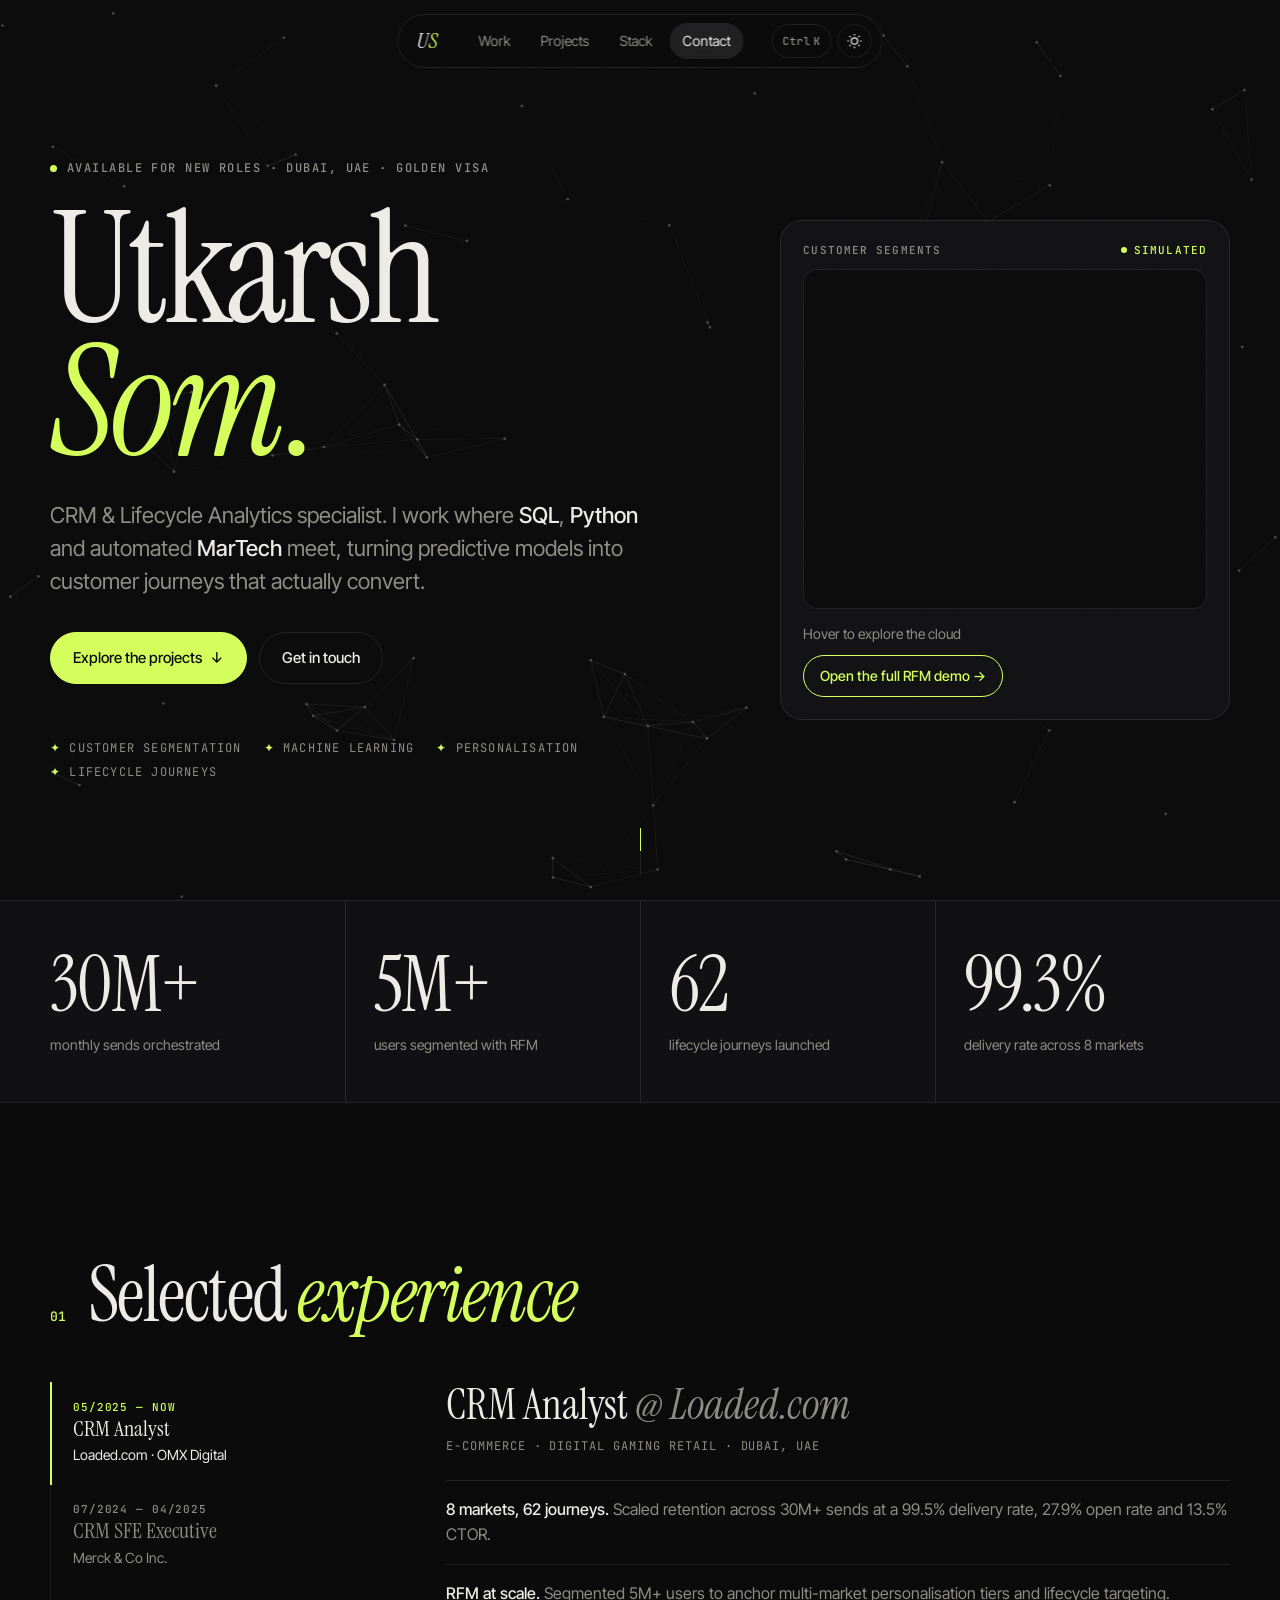
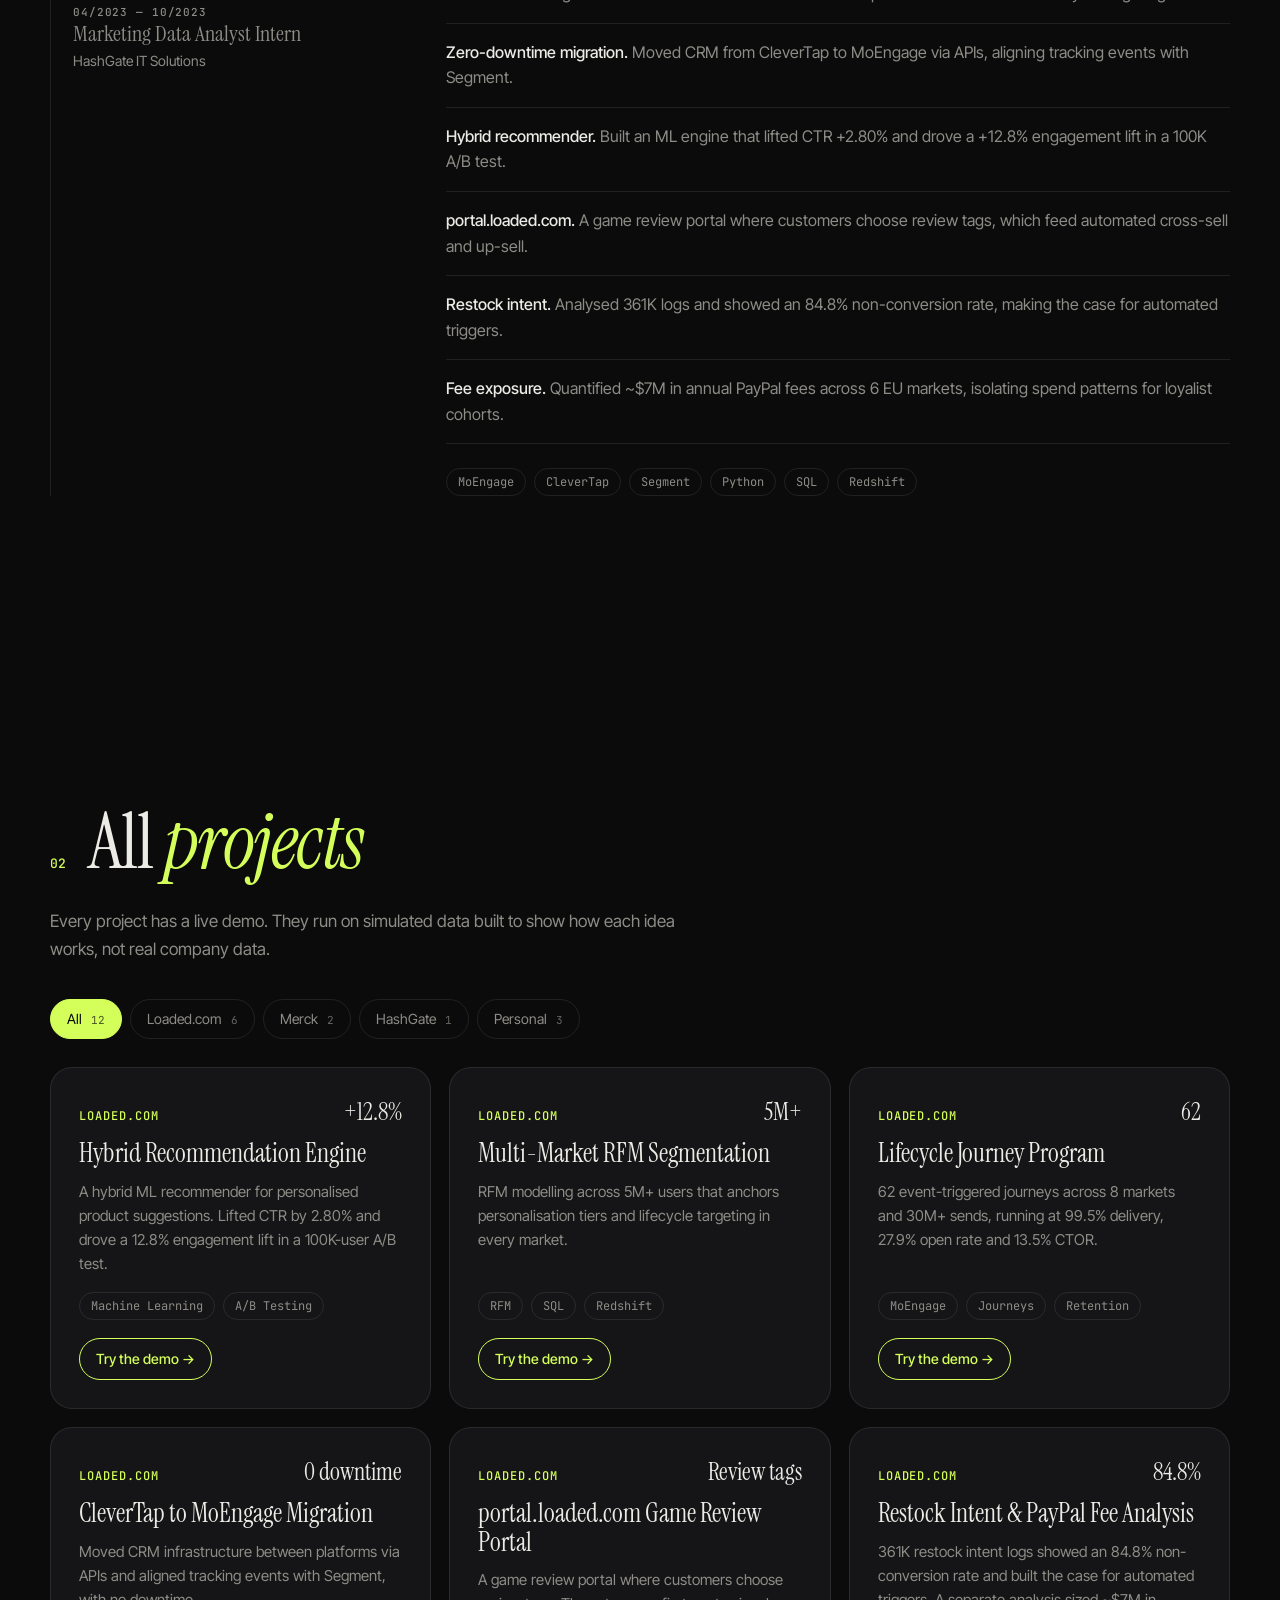
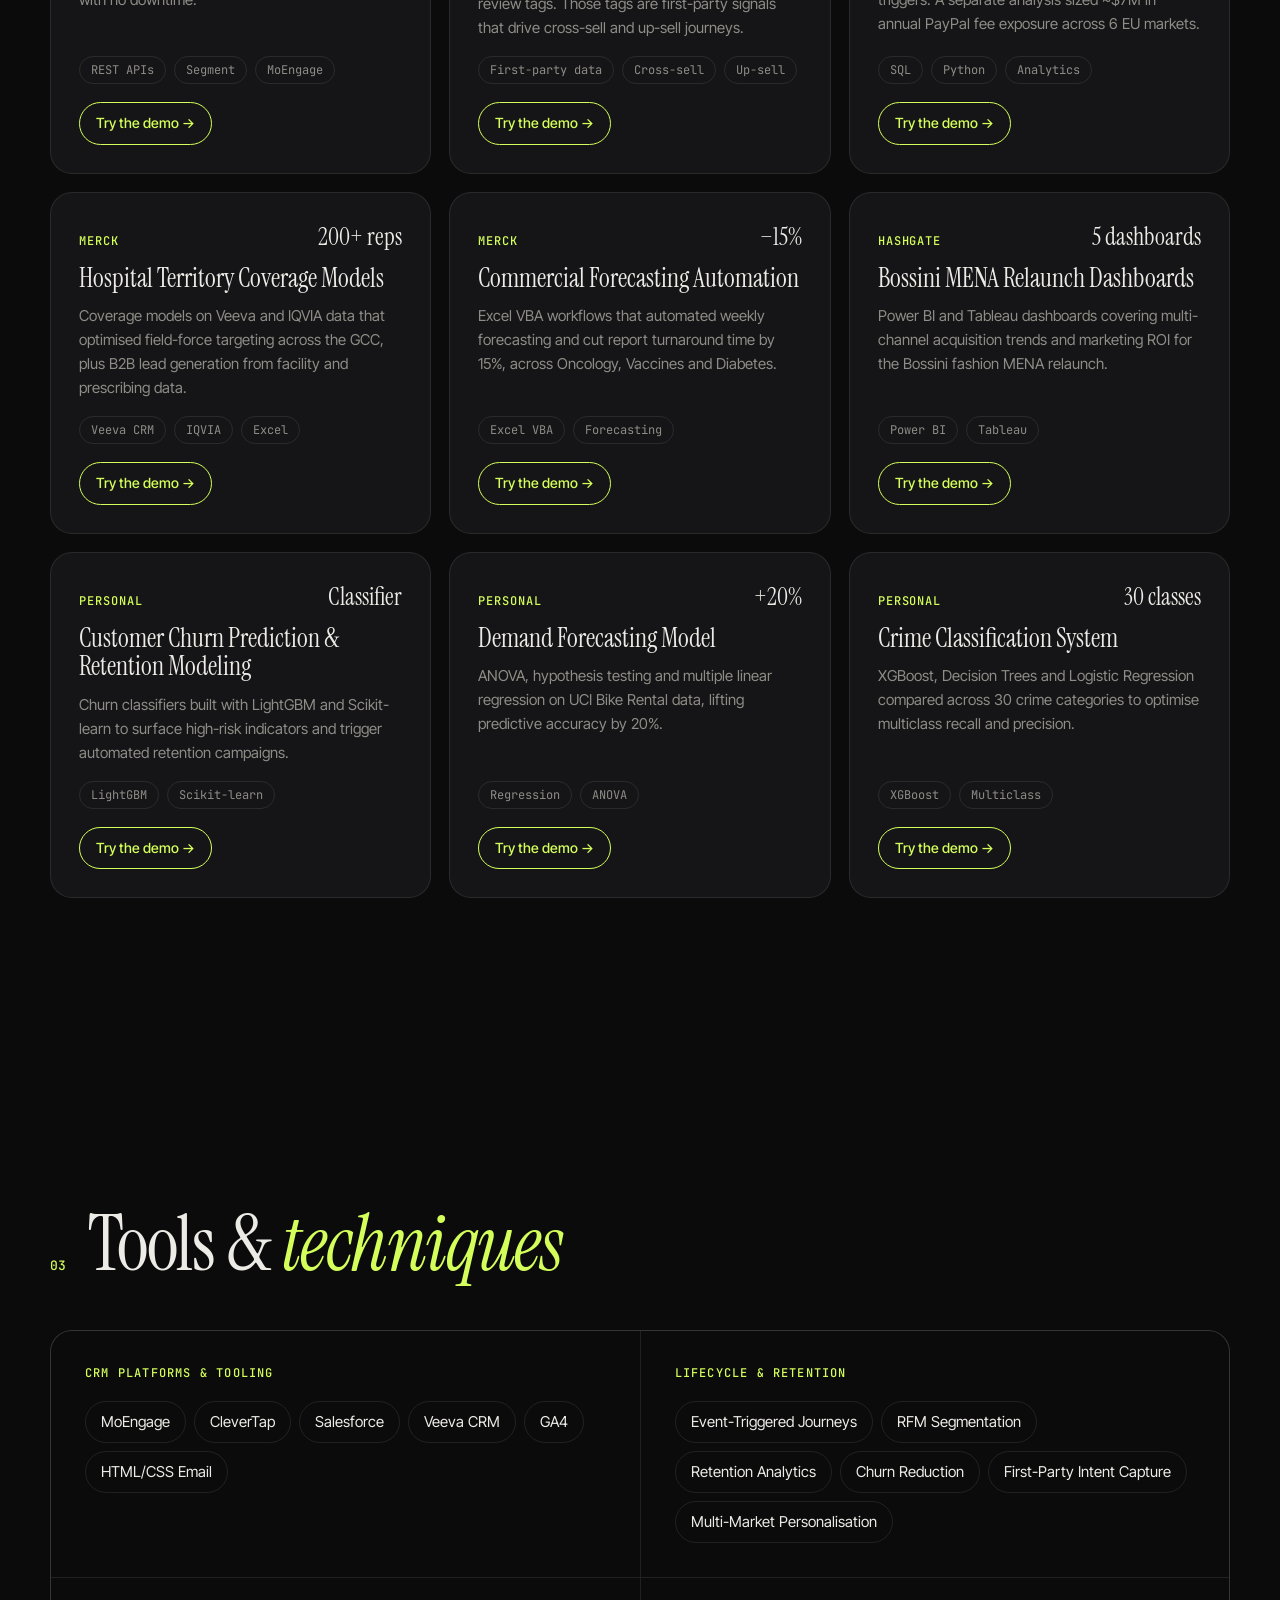
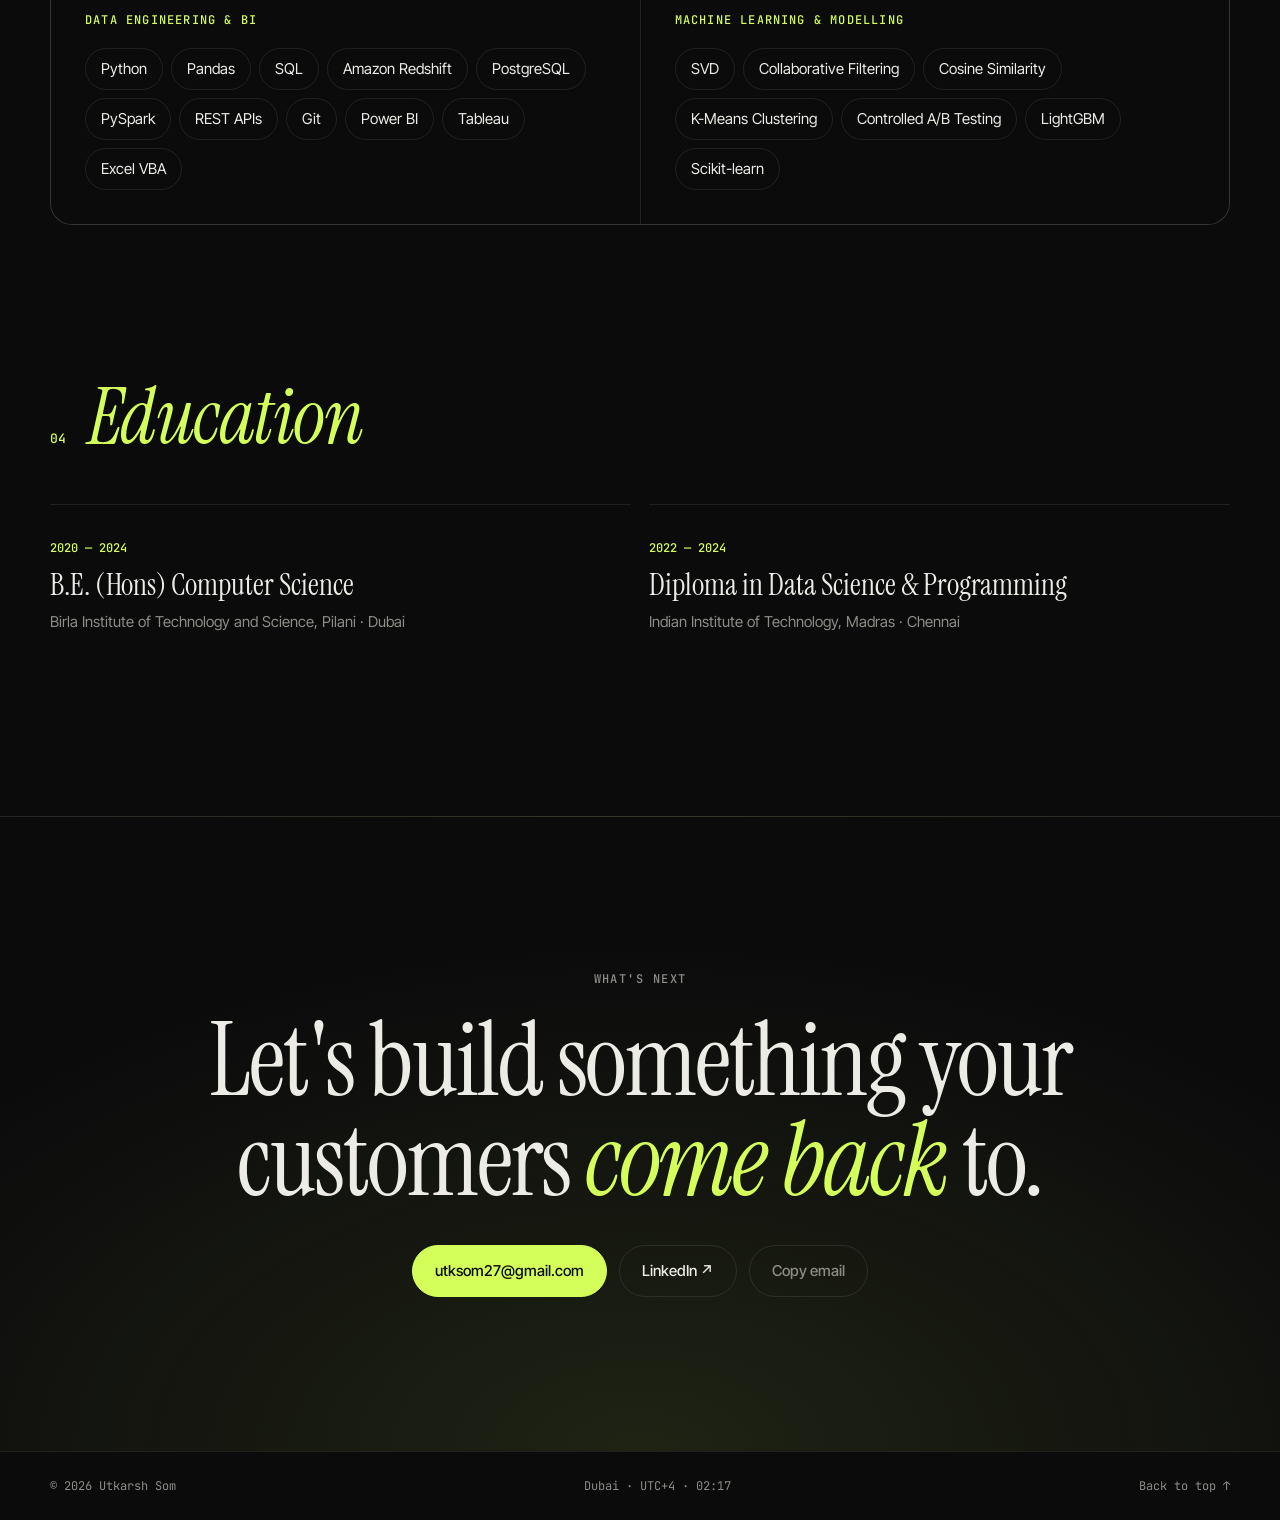
==== index.html @ b8f39220 "Add files via upload" ====
<!doctype html>
<html lang="en" data-theme="dark">
<head>
<meta charset="utf-8">
<meta name="viewport" content="width=device-width, initial-scale=1">
<title>Utkarsh Som — CRM &amp; Lifecycle Analytics</title>
<meta name="description" content="Utkarsh Som is a CRM &amp; Lifecycle Analytics specialist in Dubai. 30M+ monthly sends, RFM segmentation across 5M+ users, and ML-driven personalisation.">
<meta name="theme-color" content="#0b0b0c">
<meta property="og:title" content="Utkarsh Som — CRM &amp; Lifecycle Analytics">
<meta property="og:description" content="Turning customer data into lifecycle journeys that convert.">
<meta property="og:type" content="website">
<link rel="icon" href="data:image/svg+xml,%3Csvg xmlns='http://www.w3.org/2000/svg' viewBox='0 0 64 64'%3E%3Crect width='64' height='64' rx='16' fill='%230b0b0c'/%3E%3Ctext x='32' y='44' font-family='Georgia,serif' font-size='36' font-style='italic' text-anchor='middle' fill='%23d4ff5a'%3ES%3C/text%3E%3C/svg%3E">
<link rel="preconnect" href="https://fonts.googleapis.com">
<link rel="preconnect" href="https://fonts.gstatic.com" crossorigin>
<link href="https://fonts.googleapis.com/css2?family=Instrument+Serif:ital@0;1&family=Inter+Tight:wght@300;400;500;600&family=JetBrains+Mono:wght@400;500&display=swap" rel="stylesheet">
<link rel="stylesheet" href="style.css">
<script>try{var t=localStorage.getItem('theme');if(t)document.documentElement.dataset.theme=t}catch(e){}</script>
</head>
<body>
<div class="grain" aria-hidden="true"></div>
<div class="cursor" aria-hidden="true"><span></span></div>
<div class="progress" aria-hidden="true"></div>

<header class="nav">
  <a href="#top" class="logo" aria-label="Utkarsh Som, home">U<em>S</em></a>
  <nav aria-label="Primary">
    <a href="#work">Work</a>
    <a href="#projects">Projects</a>
    <a href="#stack">Stack</a>
    <a href="#contact">Contact</a>
  </nav>
  <div class="nav-actions">
    <button class="kbd-btn" id="open-palette" aria-label="Open command menu"><kbd>⌘</kbd><kbd>K</kbd></button>
    <button class="icon-btn" id="theme-toggle" aria-label="Toggle light and dark theme">
      <svg viewBox="0 0 24 24" width="18" height="18" fill="none" stroke="currentColor" stroke-width="1.6"><circle cx="12" cy="12" r="4.2"/><path d="M12 2.5v2.2M12 19.3v2.2M2.5 12h2.2M19.3 12h2.2M5.3 5.3l1.5 1.5M17.2 17.2l1.5 1.5M5.3 18.7l1.5-1.5M17.2 6.8l1.5-1.5"/></svg>
    </button>
  </div>
</header>

<main id="top">

<section class="hero">
  <canvas id="hero-bg" aria-hidden="true"></canvas>
  <div class="wrap hero-grid">
    <div class="hero-copy">
    <p class="eyebrow reveal"><span class="dot"></span> Available for new roles · Dubai, UAE · Golden Visa</p>
    <h1 class="display reveal">
      <span class="line">Utkarsh</span>
      <span class="line"><em>Som</em><span class="amp">.</span></span>
    </h1>
    <p class="lede reveal">
      CRM &amp; Lifecycle Analytics specialist. I work where <b>SQL</b>, <b>Python</b> and automated <b>MarTech</b> meet,
      turning predictive models into customer journeys that actually convert.
    </p>
    <div class="cta reveal">
      <a class="btn primary" href="#projects">Explore the projects <span aria-hidden="true">↓</span></a>
      <a class="btn" href="#contact">Get in touch</a>
    </div>
    <ul class="roles reveal" aria-label="Focus areas">
      <li>Customer Segmentation</li><li>Machine Learning</li><li>Personalisation</li><li>Lifecycle Journeys</li>
    </ul>
    </div>
    <aside class="hero-viz reveal" aria-label="Animated customer segmentation preview">
      <div class="viz-top"><span>Customer segments</span><span class="viz-live"><i></i> simulated</span></div>
      <div class="viz-cv"><canvas id="viz" aria-hidden="true"></canvas></div>
      <p class="viz-cap" id="viz-cap">Hover to explore the cloud</p>
      <button class="demo-btn" data-demo="rfm" type="button">Open the full RFM demo <span aria-hidden="true">→</span></button>
    </aside>
  </div>
  <div class="scroll-hint" aria-hidden="true"><span></span></div>
</section>

<section class="metrics" aria-label="Key numbers">
  <div class="wrap grid">
    <div class="metric reveal"><div class="num"><span data-count="30" data-suffix="M+">30M+</span></div><p>monthly sends orchestrated</p></div>
    <div class="metric reveal"><div class="num"><span data-count="5" data-suffix="M+">5M+</span></div><p>users segmented with RFM</p></div>
    <div class="metric reveal"><div class="num"><span data-count="62">62</span></div><p>lifecycle journeys launched</p></div>
    <div class="metric reveal"><div class="num"><span data-count="99.5" data-dec="1" data-suffix="%">99.5%</span></div><p>delivery rate across 8 markets</p></div>
  </div>
</section>

<section id="work" class="section">
  <div class="wrap">
    <header class="sec-head reveal">
      <span class="idx">01</span>
      <h2>Selected <em>experience</em></h2>
    </header>

    <div class="xp reveal">
      <div class="xp-tabs" role="tablist" aria-label="Roles">
        <button role="tab" aria-selected="true" aria-controls="xp-0" id="tab-0" class="active">
          <span class="when">05/2025 — Now</span><strong>CRM Analyst</strong><span class="org">Loaded.com · OMX Digital</span>
        </button>
        <button role="tab" aria-selected="false" aria-controls="xp-1" id="tab-1" tabindex="-1">
          <span class="when">07/2024 — 04/2025</span><strong>CRM SFE Executive</strong><span class="org">Merck &amp; Co Inc.</span>
        </button>
        <button role="tab" aria-selected="false" aria-controls="xp-2" id="tab-2" tabindex="-1">
          <span class="when">04/2023 — 10/2023</span><strong>Marketing Data Analyst Intern</strong><span class="org">HashGate IT Solutions</span>
        </button>
        <span class="xp-bar" aria-hidden="true"></span>
      </div>

      <div class="xp-panels">
        <article role="tabpanel" id="xp-0" aria-labelledby="tab-0" class="panel active">
          <div class="panel-head">
            <h3>CRM Analyst <span>@ Loaded.com</span></h3>
            <p class="meta">E-commerce · Digital Gaming Retail · Dubai, UAE</p>
          </div>
          <ul class="wins">
            <li><b>8 markets, 62 journeys.</b> Scaled retention across 30M+ sends at a 99.5% delivery rate, 27.9% open rate and 13.5% CTOR.</li>
            <li><b>RFM at scale.</b> Segmented 5M+ users to anchor multi-market personalisation tiers and lifecycle targeting.</li>
            <li><b>Zero-downtime migration.</b> Moved CRM from CleverTap to MoEngage via APIs, aligning tracking events with Segment.</li>
            <li><b>Hybrid recommender.</b> Built an ML engine that lifted CTR +2.80% and drove a +12.8% engagement lift in a 100K A/B test.</li>
            <li><b>portal.loaded.com.</b> A game review portal where customers choose review tags, which feed automated cross-sell and up-sell.</li>
            <li><b>Restock intent.</b> Analysed 361K logs and showed an 84.8% non-conversion rate, making the case for automated triggers.</li>
            <li><b>Fee exposure.</b> Quantified ~$7M in annual PayPal fees across 6 EU markets, isolating spend patterns for loyalist cohorts.</li>
          </ul>
          <div class="tags"><span>MoEngage</span><span>CleverTap</span><span>Segment</span><span>Python</span><span>SQL</span><span>Redshift</span></div>
        </article>

        <article role="tabpanel" id="xp-1" aria-labelledby="tab-1" class="panel" hidden>
          <div class="panel-head">
            <h3>CRM SFE Executive <span>@ Merck &amp; Co Inc.</span></h3>
            <p class="meta">Pharmaceutical · Dubai, UAE</p>
          </div>
          <ul class="wins">
            <li><b>Territory models.</b> Built hospital coverage models on Veeva and IQVIA data, optimising targeting for 200+ sales reps across the GCC.</li>
            <li><b>Lead generation.</b> Surfaced qualified institutional leads and B2B target accounts from regional facility and prescribing data.</li>
            <li><b>Automation.</b> Excel VBA workflows for weekly commercial forecasting cut report turnaround by 15%.</li>
            <li><b>Portfolio analytics.</b> Tracked product adoption and field-force KPIs across Oncology, Vaccines and Diabetes.</li>
            <li><b>Data hygiene.</b> Audited Veeva CRM records and trained 50+ team members on compliance, lead hygiene and SLAs.</li>
          </ul>
          <div class="tags"><span>Veeva CRM</span><span>IQVIA</span><span>Excel VBA</span><span>Salesforce</span></div>
        </article>

        <article role="tabpanel" id="xp-2" aria-labelledby="tab-2" class="panel" hidden>
          <div class="panel-head">
            <h3>Marketing Data Analyst Intern <span>@ HashGate</span></h3>
            <p class="meta">IT Solutions · Dubai, UAE</p>
          </div>
          <ul class="wins">
            <li><b>Dashboards.</b> Built 5 Power BI and Tableau dashboards for the Bossini fashion MENA relaunch.</li>
            <li><b>Campaign ROI.</b> Analysed multi-channel performance to evaluate acquisition trends and optimise marketing ROI.</li>
          </ul>
          <div class="tags"><span>Power BI</span><span>Tableau</span></div>
        </article>
      </div>
    </div>
  </div>
</section>

<section id="projects" class="section projects-sec">
  <div class="wrap">
    <header class="sec-head reveal">
      <span class="idx">02</span>
      <h2>All <em>projects</em></h2>
    </header>
    <p class="sec-sub reveal">Every project has a live demo. They run on simulated data built to show how each idea works, not real company data.</p>

    <div class="filters reveal" id="filters" role="group" aria-label="Filter projects">
      <button class="fbtn on" data-f="all" aria-pressed="true">All <small>12</small></button>
      <button class="fbtn" data-f="loaded" aria-pressed="false">Loaded.com <small>6</small></button>
      <button class="fbtn" data-f="merck" aria-pressed="false">Merck <small>2</small></button>
      <button class="fbtn" data-f="hashgate" aria-pressed="false">HashGate <small>1</small></button>
      <button class="fbtn" data-f="personal" aria-pressed="false">Personal <small>3</small></button>
    </div>

    <div class="cards" id="cards">
      <article class="pcard" data-cat="loaded">
        <div class="ptop"><span class="n">Loaded.com</span><span class="kpi">+12.8%</span></div>
        <h3>Hybrid Recommendation Engine</h3>
        <p>A hybrid ML recommender for personalised product suggestions. Lifted CTR by 2.80% and drove a 12.8% engagement lift in a 100K-user A/B test.</p>
        <div class="tags"><span>Machine Learning</span><span>A/B Testing</span></div>
        <button class="demo-btn" data-demo="recommender">Try the demo <span aria-hidden="true">→</span></button>
      </article>
      <article class="pcard" data-cat="loaded">
        <div class="ptop"><span class="n">Loaded.com</span><span class="kpi">5M+</span></div>
        <h3>Multi-Market RFM Segmentation</h3>
        <p>RFM modelling across 5M+ users that anchors personalisation tiers and lifecycle targeting in every market.</p>
        <div class="tags"><span>RFM</span><span>SQL</span><span>Redshift</span></div>
        <button class="demo-btn" data-demo="rfm">Try the demo <span aria-hidden="true">→</span></button>
      </article>
      <article class="pcard" data-cat="loaded">
        <div class="ptop"><span class="n">Loaded.com</span><span class="kpi">62</span></div>
        <h3>Lifecycle Journey Program</h3>
        <p>62 event-triggered journeys across 8 markets and 30M+ sends, running at 99.5% delivery, 27.9% open rate and 13.5% CTOR.</p>
        <div class="tags"><span>MoEngage</span><span>Journeys</span><span>Retention</span></div>
        <button class="demo-btn" data-demo="journeys">Try the demo <span aria-hidden="true">→</span></button>
      </article>
      <article class="pcard" data-cat="loaded">
        <div class="ptop"><span class="n">Loaded.com</span><span class="kpi">0 downtime</span></div>
        <h3>CleverTap to MoEngage Migration</h3>
        <p>Moved CRM infrastructure between platforms via APIs and aligned tracking events with Segment, with no downtime.</p>
        <div class="tags"><span>REST APIs</span><span>Segment</span><span>MoEngage</span></div>
        <button class="demo-btn" data-demo="migration">Try the demo <span aria-hidden="true">→</span></button>
      </article>
      <article class="pcard" data-cat="loaded">
        <div class="ptop"><span class="n">Loaded.com</span><span class="kpi">Review tags</span></div>
        <h3>portal.loaded.com Game Review Portal</h3>
        <p>A game review portal where customers choose review tags. Those tags are first-party signals that drive cross-sell and up-sell journeys.</p>
        <div class="tags"><span>First-party data</span><span>Cross-sell</span><span>Up-sell</span></div>
        <button class="demo-btn" data-demo="portal">Try the demo <span aria-hidden="true">→</span></button>
      </article>
      <article class="pcard" data-cat="loaded">
        <div class="ptop"><span class="n">Loaded.com</span><span class="kpi">84.8%</span></div>
        <h3>Restock Intent &amp; PayPal Fee Analysis</h3>
        <p>361K restock intent logs showed an 84.8% non-conversion rate and built the case for automated triggers. A separate analysis sized ~$7M in annual PayPal fee exposure across 6 EU markets.</p>
        <div class="tags"><span>SQL</span><span>Python</span><span>Analytics</span></div>
        <button class="demo-btn" data-demo="restock">Try the demo <span aria-hidden="true">→</span></button>
      </article>

      <article class="pcard" data-cat="merck">
        <div class="ptop"><span class="n">Merck</span><span class="kpi">200+ reps</span></div>
        <h3>Hospital Territory Coverage Models</h3>
        <p>Coverage models on Veeva and IQVIA data that optimised field-force targeting across the GCC, plus B2B lead generation from facility and prescribing data.</p>
        <div class="tags"><span>Veeva CRM</span><span>IQVIA</span><span>Excel</span></div>
        <button class="demo-btn" data-demo="territory">Try the demo <span aria-hidden="true">→</span></button>
      </article>
      <article class="pcard" data-cat="merck">
        <div class="ptop"><span class="n">Merck</span><span class="kpi">−15%</span></div>
        <h3>Commercial Forecasting Automation</h3>
        <p>Excel VBA workflows that automated weekly forecasting and cut report turnaround time by 15%, across Oncology, Vaccines and Diabetes.</p>
        <div class="tags"><span>Excel VBA</span><span>Forecasting</span></div>
        <button class="demo-btn" data-demo="automation">Try the demo <span aria-hidden="true">→</span></button>
      </article>

      <article class="pcard" data-cat="hashgate">
        <div class="ptop"><span class="n">HashGate</span><span class="kpi">5 dashboards</span></div>
        <h3>Bossini MENA Relaunch Dashboards</h3>
        <p>Power BI and Tableau dashboards covering multi-channel acquisition trends and marketing ROI for the Bossini fashion MENA relaunch.</p>
        <div class="tags"><span>Power BI</span><span>Tableau</span></div>
        <button class="demo-btn" data-demo="dashboard">Try the demo <span aria-hidden="true">→</span></button>
      </article>

      <article class="pcard" data-cat="personal">
        <div class="ptop"><span class="n">Personal</span><span class="kpi">Classifier</span></div>
        <h3>Customer Churn Prediction &amp; Retention Modeling</h3>
        <p>Churn classifiers built with LightGBM and Scikit-learn to surface high-risk indicators and trigger automated retention campaigns.</p>
        <div class="tags"><span>LightGBM</span><span>Scikit-learn</span></div>
        <button class="demo-btn" data-demo="churn">Try the demo <span aria-hidden="true">→</span></button>
      </article>
      <article class="pcard" data-cat="personal">
        <div class="ptop"><span class="n">Personal</span><span class="kpi">+20%</span></div>
        <h3>Demand Forecasting Model</h3>
        <p>ANOVA, hypothesis testing and multiple linear regression on UCI Bike Rental data, lifting predictive accuracy by 20%.</p>
        <div class="tags"><span>Regression</span><span>ANOVA</span></div>
        <button class="demo-btn" data-demo="demand">Try the demo <span aria-hidden="true">→</span></button>
      </article>
      <article class="pcard" data-cat="personal">
        <div class="ptop"><span class="n">Personal</span><span class="kpi">30 classes</span></div>
        <h3>Crime Classification System</h3>
        <p>XGBoost, Decision Trees and Logistic Regression compared across 30 crime categories to optimise multiclass recall and precision.</p>
        <div class="tags"><span>XGBoost</span><span>Multiclass</span></div>
        <button class="demo-btn" data-demo="crime">Try the demo <span aria-hidden="true">→</span></button>
      </article>
    </div>
  </div>
</section>

<section id="stack" class="section">
  <div class="wrap">
    <header class="sec-head reveal">
      <span class="idx">03</span>
      <h2>Tools &amp; <em>techniques</em></h2>
    </header>
    <div class="stack reveal">
      <div class="group">
        <h3>CRM platforms &amp; tooling</h3>
        <ul><li>MoEngage</li><li>CleverTap</li><li>Salesforce</li><li>Veeva CRM</li><li>GA4</li><li>HTML/CSS Email</li></ul>
      </div>
      <div class="group">
        <h3>Lifecycle &amp; retention</h3>
        <ul><li>Event-Triggered Journeys</li><li>RFM Segmentation</li><li>Retention Analytics</li><li>Churn Reduction</li><li>First-Party Intent Capture</li><li>Multi-Market Personalisation</li></ul>
      </div>
      <div class="group">
        <h3>Data engineering &amp; BI</h3>
        <ul><li>Python</li><li>Pandas</li><li>SQL</li><li>Amazon Redshift</li><li>PostgreSQL</li><li>PySpark</li><li>REST APIs</li><li>Git</li><li>Power BI</li><li>Tableau</li><li>Excel VBA</li></ul>
      </div>
      <div class="group">
        <h3>Machine learning &amp; modelling</h3>
        <ul><li>SVD</li><li>Collaborative Filtering</li><li>Cosine Similarity</li><li>K-Means Clustering</li><li>Controlled A/B Testing</li><li>LightGBM</li><li>Scikit-learn</li></ul>
      </div>
    </div>
  </div>
</section>

<section class="section edu">
  <div class="wrap">
    <header class="sec-head reveal">
      <span class="idx">04</span>
      <h2><em>Education</em></h2>
    </header>
    <div class="edu-grid">
      <div class="edu-item reveal"><span>2020 — 2024</span><h3>B.E. (Hons) Computer Science</h3><p>Birla Institute of Technology and Science, Pilani · Dubai</p></div>
      <div class="edu-item reveal"><span>2022 — 2024</span><h3>Diploma in Data Science &amp; Programming</h3><p>Indian Institute of Technology, Madras · Chennai</p></div>
    </div>
  </div>
</section>

<section id="contact" class="section contact">
  <div class="wrap">
    <p class="eyebrow reveal">What's next</p>
    <h2 class="big reveal">Let's build something your<br>customers <em>come back</em> to.</h2>
    <div class="cta reveal">
      <a class="btn primary" href="mailto:utksom27@gmail.com">utksom27@gmail.com</a>
      <a class="btn" href="https://www.linkedin.com/in/utkarshsom" target="_blank" rel="noopener">LinkedIn ↗</a>
      <button class="btn ghost" id="copy-email" type="button">Copy email</button>
    </div>
  </div>
</section>
</main>

<footer class="foot">
  <div class="wrap">
    <span>© <span id="yr"></span> Utkarsh Som</span>
    <span>Dubai · UTC+4 · <span id="clock">--:--</span></span>
    <a href="#top">Back to top ↑</a>
  </div>
</footer>

<dialog class="demo" id="demo" aria-labelledby="demo-title">
  <div class="demo-head">
    <div>
      <span class="demo-tag" id="demo-tag"></span>
      <h3 id="demo-title"></h3>
      <p id="demo-blurb"></p>
    </div>
    <button class="demo-close" id="demo-close" aria-label="Close demo">✕</button>
  </div>
  <div class="demo-body" id="demo-body"></div>
  <p class="demo-note">Illustrative simulation on synthetic data. Real figures from the project are quoted only where stated.</p>
</dialog>

<div class="palette" id="palette" hidden>
  <div class="palette-box" role="dialog" aria-modal="true" aria-label="Command menu">
    <input id="pal-input" type="text" placeholder="Jump to…  (try “projects”, “email”, “theme”)" autocomplete="off" aria-label="Search commands">
    <ul id="pal-list" role="listbox"></ul>
    <div class="pal-foot"><span><kbd>↑</kbd><kbd>↓</kbd> navigate</span><span><kbd>↵</kbd> select</span><span><kbd>esc</kbd> close</span></div>
  </div>
</div>
<div class="toast" id="toast" role="status" aria-live="polite"></div>

<script src="script.js"></script>
</body>
</html>
---- style.css ----
:root{
  --bg:#0b0b0c; --bg2:#111113; --surface:#151517; --line:rgba(255,255,255,.09);
  --text:#ecebe6; --mute:#8d8c86; --accent:#d4ff5a; --accent-ink:#0b0b0c;
  --serif:'Instrument Serif',Georgia,serif; --sans:'Inter Tight',system-ui,sans-serif; --mono:'JetBrains Mono',ui-monospace,monospace;
  --ease:cubic-bezier(.2,.7,.2,1);
}
:root[data-theme="light"]{
  --bg:#f4f2ec; --bg2:#ece9e1; --surface:#fbfaf6; --line:rgba(0,0,0,.1);
  --text:#151513; --mute:#6b6a64; --accent:#3d5a00; --accent-ink:#f4f2ec;
}
*{box-sizing:border-box;margin:0;padding:0}
html{scroll-behavior:smooth;scroll-padding-top:80px}
body{background:var(--bg);color:var(--text);font:400 17px/1.6 var(--sans);-webkit-font-smoothing:antialiased;overflow-x:clip;transition:background .4s,color .4s}
a{color:inherit;text-decoration:none}
button{font:inherit;color:inherit;background:none;border:0;cursor:pointer}
ul{list-style:none}
em{font-family:var(--serif);font-style:italic;font-weight:400}
::selection{background:var(--accent);color:var(--accent-ink)}
:focus-visible{outline:2px solid var(--accent);outline-offset:3px;border-radius:6px}
.wrap{width:min(1180px,100% - 48px);margin-inline:auto}

.grain{position:fixed;inset:0;pointer-events:none;z-index:90;opacity:.05;mix-blend-mode:overlay;
  background-image:url("data:image/svg+xml,%3Csvg xmlns='http://www.w3.org/2000/svg' width='160' height='160'%3E%3Cfilter id='n'%3E%3CfeTurbulence type='fractalNoise' baseFrequency='.9' numOctaves='2'/%3E%3C/filter%3E%3Crect width='100%25' height='100%25' filter='url(%23n)'/%3E%3C/svg%3E")}
.progress{position:fixed;top:0;left:0;height:2px;width:100%;background:var(--accent);transform-origin:0 50%;transform:scaleX(0);z-index:100}

.cursor{position:fixed;left:0;top:0;z-index:95;pointer-events:none;display:none;opacity:0;transition:opacity .3s}
.cursor.live{opacity:1}
.cursor span{display:block;width:34px;height:34px;margin:-17px 0 0 -17px;border:1px solid var(--accent);border-radius:50%;transition:transform .25s var(--ease),background .25s}
.cursor.hover span{transform:scale(1.7);background:color-mix(in srgb,var(--accent) 18%,transparent)}
@media (hover:hover) and (pointer:fine){.cursor{display:block}}

.nav{position:fixed;top:14px;left:50%;transform:translateX(-50%);z-index:80;display:flex;align-items:center;gap:28px;padding:8px 10px 8px 18px;border:1px solid var(--line);border-radius:999px;background:color-mix(in srgb,var(--bg) 70%,transparent);backdrop-filter:blur(16px) saturate(1.4);-webkit-backdrop-filter:blur(16px) saturate(1.4);max-width:calc(100% - 24px)}
.logo{font:italic 22px/1 var(--serif)}
.logo em{color:var(--accent)}
.nav nav{display:flex;gap:4px}
.nav nav a{font-size:14px;color:var(--mute);padding:7px 13px;border-radius:99px;transition:.2s}
.nav nav a:hover,.nav nav a.on{color:var(--text);background:var(--line)}
.nav-actions{display:flex;gap:6px;align-items:center}
.icon-btn,.kbd-btn{height:34px;border:1px solid var(--line);border-radius:99px;display:grid;place-items:center;transition:.2s}
.icon-btn{width:34px}
.kbd-btn{display:flex;gap:3px;padding:0 10px;align-items:center}
.icon-btn:hover,.kbd-btn:hover{border-color:var(--accent);color:var(--accent)}
kbd{font:500 11px var(--mono);color:var(--mute);border:1px solid var(--line);border-radius:5px;padding:1px 5px;background:var(--bg2)}
.kbd-btn kbd{border:0;background:none;padding:0}

.hero{position:relative;min-height:100svh;display:flex;align-items:center;padding:120px 0 80px;overflow:hidden}
#hero-bg{position:absolute;inset:0;width:100%;height:100%}
.hero .wrap{position:relative}
.hero-grid{display:grid;grid-template-columns:1.2fr .8fr;gap:56px;align-items:center}
.hero-viz{padding:22px;border:1px solid var(--line);border-radius:22px;background:color-mix(in srgb,var(--surface) 80%,transparent);backdrop-filter:blur(8px);-webkit-backdrop-filter:blur(8px)}
.viz-top{display:flex;justify-content:space-between;font:500 11px var(--mono);letter-spacing:.1em;text-transform:uppercase;color:var(--mute);margin-bottom:12px}
.viz-live{display:inline-flex;align-items:center;gap:7px;color:var(--accent)}
.viz-live i{width:6px;height:6px;border-radius:50%;background:var(--accent);animation:pulse 2.2s infinite}
.viz-cv{position:relative;height:340px;border:1px solid var(--line);border-radius:14px;background:var(--bg);overflow:hidden}
.viz-cv canvas{position:absolute;inset:0;width:100%;height:100%;cursor:crosshair}
.viz-cap{margin:14px 0 4px;font-size:14px;color:var(--mute);min-height:22px}
.viz-cap b{color:var(--text);font-weight:500}
.eyebrow{font:500 12px var(--mono);letter-spacing:.12em;text-transform:uppercase;color:var(--mute);display:flex;align-items:center;gap:10px}
.dot{width:7px;height:7px;border-radius:50%;background:var(--accent);box-shadow:0 0 0 0 var(--accent);animation:pulse 2.2s infinite}
@keyframes pulse{70%{box-shadow:0 0 0 10px transparent}100%{box-shadow:0 0 0 0 transparent}}
.display{font:400 clamp(64px,12vw,176px)/.86 var(--serif);letter-spacing:-.03em;margin:28px 0 30px}
.display .line{display:block}
.display em{color:var(--accent)}
.amp{color:var(--accent)}
.lede{max-width:620px;font-size:clamp(18px,2vw,22px);color:var(--mute);line-height:1.5}
.lede b{color:var(--text);font-weight:500}
.cta{display:flex;flex-wrap:wrap;gap:12px;margin-top:34px}
.btn{display:inline-flex;align-items:center;gap:8px;padding:13px 22px;border:1px solid var(--line);border-radius:99px;font-weight:500;font-size:15px;transition:.25s var(--ease)}
.btn:hover{border-color:var(--accent);transform:translateY(-2px)}
.btn.primary{background:var(--accent);color:var(--accent-ink);border-color:var(--accent)}
.btn.primary:hover{box-shadow:0 10px 30px -8px var(--accent)}
.btn.ghost{color:var(--mute)}
.roles{display:flex;flex-wrap:wrap;gap:8px 22px;margin-top:56px;font:400 12px var(--mono);color:var(--mute);text-transform:uppercase;letter-spacing:.1em}
.roles li::before{content:"✦ ";color:var(--accent)}
.scroll-hint{position:absolute;bottom:26px;left:50%;width:1px;height:46px;background:var(--line);overflow:hidden}
.scroll-hint span{display:block;width:100%;height:50%;background:var(--accent);animation:drop 1.8s infinite var(--ease)}
@keyframes drop{from{transform:translateY(-100%)}to{transform:translateY(200%)}}

.metrics{border-block:1px solid var(--line);background:var(--bg2)}
.metrics .grid{display:grid;grid-template-columns:repeat(4,1fr)}
.metric{padding:46px 28px;border-left:1px solid var(--line)}
.metric:first-child{border-left:0;padding-left:0}
.num{font:400 clamp(44px,6vw,84px)/1 var(--serif);letter-spacing:-.02em}
.metric p{color:var(--mute);font-size:14px;margin-top:10px}

.section{padding:clamp(80px,12vw,160px) 0}
.sec-head{display:flex;align-items:baseline;gap:22px;margin-bottom:48px}
.sec-head .idx{font:500 13px var(--mono);color:var(--accent)}
h2{font:400 clamp(40px,6vw,84px)/1 var(--serif);letter-spacing:-.02em}
h2 em{color:var(--accent)}
.sec-sub{max-width:660px;color:var(--mute);margin:-20px 0 36px}

.reveal{opacity:0;transform:translateY(28px);transition:opacity .9s var(--ease),transform .9s var(--ease)}
.reveal.in{opacity:1;transform:none}

.xp{display:grid;grid-template-columns:340px 1fr;gap:56px}
.xp-tabs{position:relative;display:flex;flex-direction:column;border-left:1px solid var(--line)}
.xp-tabs button{text-align:left;padding:18px 22px;display:flex;flex-direction:column;gap:2px;color:var(--mute);transition:.25s}
.xp-tabs button strong{font:400 22px/1.2 var(--serif);color:inherit}
.xp-tabs .when{font:500 11px var(--mono);letter-spacing:.08em;text-transform:uppercase}
.xp-tabs .org{font-size:14px}
.xp-tabs button:hover,.xp-tabs button.active{color:var(--text)}
.xp-tabs button.active .when{color:var(--accent)}
.xp-bar{position:absolute;left:-1px;top:0;width:2px;height:var(--h,90px);background:var(--accent);transform:translateY(var(--y,0));transition:transform .4s var(--ease),height .4s var(--ease)}
.panel{animation:fade .5s var(--ease)}
.panel[hidden]{display:none}
@keyframes fade{from{opacity:0;transform:translateY(12px)}}
.panel-head h3{font:400 clamp(28px,3.4vw,42px)/1.1 var(--serif)}
.panel-head h3 span{color:var(--mute);font-style:italic}
.meta{font:400 12px var(--mono);color:var(--mute);margin:10px 0 26px;text-transform:uppercase;letter-spacing:.08em}
.wins li{padding:16px 0;border-top:1px solid var(--line);color:var(--mute);font-size:16px;transition:.25s;position:relative}
.wins li:last-child{border-bottom:1px solid var(--line)}
.wins li b{color:var(--text);font-weight:500}
.wins li:hover{padding-left:14px;color:var(--text)}
.wins li::before{content:"";position:absolute;left:0;top:50%;width:0;height:1px;background:var(--accent);transition:.25s}
.wins li:hover::before{width:8px}
.tags{display:flex;flex-wrap:wrap;gap:8px;margin-top:24px}
.tags span{font:400 12px var(--mono);padding:5px 11px;border:1px solid var(--line);border-radius:99px;color:var(--mute)}

/* projects */
.filters{display:flex;flex-wrap:wrap;gap:8px;margin-bottom:28px}
.fbtn{padding:8px 16px;border:1px solid var(--line);border-radius:99px;font-size:14px;color:var(--mute);transition:.2s}
.fbtn small{margin-left:6px;font:400 11px var(--mono);opacity:.7}
.fbtn:hover{color:var(--text);border-color:var(--accent)}
.fbtn.on{background:var(--accent);color:var(--accent-ink);border-color:var(--accent)}
.cards{display:grid;grid-template-columns:repeat(3,1fr);gap:18px}
.pcard{position:relative;display:flex;flex-direction:column;gap:12px;padding:28px;border:1px solid var(--line);border-radius:22px;background:var(--surface);overflow:hidden;transition:border-color .3s,transform .3s var(--ease)}
.pcard::before{content:"";position:absolute;inset:0;background:radial-gradient(360px circle at var(--mx,50%) var(--my,0%),color-mix(in srgb,var(--accent) 12%,transparent),transparent 60%);opacity:0;transition:.3s;pointer-events:none}
.pcard:hover{border-color:color-mix(in srgb,var(--accent) 50%,var(--line));transform:translateY(-3px)}
.pcard:hover::before{opacity:1}
.pcard[hidden]{display:none}
.ptop{display:flex;justify-content:space-between;align-items:baseline;gap:12px}
.pcard .n{font:500 12px var(--mono);color:var(--accent);text-transform:uppercase;letter-spacing:.08em}
.pcard .kpi{font:400 24px var(--serif);color:var(--text)}
.pcard h3{font:400 26px/1.1 var(--serif)}
.pcard p{color:var(--mute);font-size:15px;flex:1}
.pcard .tags{margin-top:4px}
.demo-btn{align-self:flex-start;margin-top:6px;padding:9px 16px;border:1px solid var(--accent);border-radius:99px;font-size:14px;font-weight:500;color:var(--accent);transition:.25s var(--ease)}
.demo-btn:hover{background:var(--accent);color:var(--accent-ink)}

/* demo modal */
.demo{margin:auto;width:min(920px,calc(100% - 24px));max-height:calc(100svh - 24px);overflow:auto;border:1px solid var(--line);border-radius:22px;background:var(--surface);color:var(--text);padding:0}
.demo::backdrop{background:rgba(0,0,0,.72);backdrop-filter:blur(6px)}
.demo[open]{animation:fade .3s var(--ease)}
.demo-head{display:flex;justify-content:space-between;gap:20px;padding:28px 30px 18px}
.demo-tag{font:500 11px var(--mono);letter-spacing:.1em;text-transform:uppercase;color:var(--accent)}
.demo-head h3{font:400 clamp(26px,3.4vw,38px)/1.1 var(--serif);margin:6px 0 8px}
.demo-head p{color:var(--mute);font-size:15px;max-width:640px}
.demo-close{flex:none;width:36px;height:36px;border:1px solid var(--line);border-radius:50%;color:var(--mute);transition:.2s}
.demo-close:hover{color:var(--text);border-color:var(--accent)}
.demo-body{padding:4px 30px 24px}
.demo-note{padding:14px 30px 22px;border-top:1px solid var(--line);font:400 12px var(--mono);color:var(--mute)}

/* demo widgets */
.d-grid{display:grid;grid-template-columns:1fr 280px;gap:20px}
.d-stack{display:flex;flex-direction:column;gap:14px}
.d-box{padding:20px;border:1px solid var(--line);border-radius:16px;background:var(--bg)}
.d-box h4{font:500 11px var(--mono);letter-spacing:.1em;text-transform:uppercase;color:var(--accent);margin-bottom:10px}
.d-box p{font-size:15px;color:var(--mute)}
.d-box p b,.d-box b{color:var(--text);font-weight:500}
.d-cv{position:relative;border:1px solid var(--line);border-radius:16px;background:var(--bg);overflow:hidden}
.d-cv canvas{display:block;width:100%;cursor:crosshair}
.d-tip{position:absolute;left:0;top:0;pointer-events:none;padding:7px 11px;border:1px solid var(--line);border-radius:8px;background:var(--surface);font:400 12px/1.5 var(--mono);white-space:nowrap;z-index:2}
.d-chips{display:flex;flex-wrap:wrap;gap:8px}
.d-chip{display:inline-flex;align-items:center;gap:8px;padding:7px 13px;border:1px solid var(--line);border-radius:99px;font-size:14px;color:var(--mute);transition:.2s}
.d-chip i{width:8px;height:8px;border-radius:50%;background:var(--c,var(--accent))}
.d-chip:hover{color:var(--text);border-color:var(--c,var(--accent))}
.d-chip.on{color:var(--text);border-color:var(--c,var(--accent));background:color-mix(in srgb,var(--c,var(--accent)) 14%,transparent)}
.d-ctl{display:flex;flex-direction:column;gap:6px;margin-bottom:14px}
.d-ctl label{display:flex;justify-content:space-between;font-size:14px;color:var(--mute)}
.d-ctl label output{font:500 13px var(--mono);color:var(--text)}
input[type=range]{width:100%;accent-color:var(--accent)}
.d-big{font:400 clamp(36px,5vw,56px)/1 var(--serif)}
.d-big small{font:400 13px var(--sans);color:var(--mute);display:block;margin-top:6px}
.d-row{display:flex;align-items:center;gap:12px;margin:8px 0;font-size:14px}
.d-row .lbl{width:120px;flex:none;color:var(--mute)}
.d-row .bar{flex:1;height:10px;border-radius:99px;background:var(--line);overflow:hidden}
.d-row .bar i{display:block;height:100%;width:0;border-radius:99px;background:var(--accent);transition:width .5s var(--ease)}
.d-row .val{width:84px;flex:none;text-align:right;font:500 13px var(--mono)}
.d-two{display:grid;grid-template-columns:1fr 1fr;gap:16px}
.d-steps{display:flex;gap:0;margin:6px 0 16px;overflow-x:auto}
.d-step{flex:1;min-width:120px;padding:14px;border:1px solid var(--line);margin-left:-1px;font-size:13px;color:var(--mute);background:var(--bg)}
.d-step:first-child{border-radius:12px 0 0 12px;margin-left:0}
.d-step:last-child{border-radius:0 12px 12px 0}
.d-step b{display:block;font:500 11px var(--mono);color:var(--accent);letter-spacing:.08em;text-transform:uppercase;margin-bottom:4px}
.d-step strong{display:block;color:var(--text);font-weight:500;font-size:14px}
.d-flow{display:grid;grid-template-columns:1fr 1fr 1fr;gap:14px;align-items:center;margin:8px 0 16px}
.d-node{padding:14px;border:1px solid var(--line);border-radius:12px;text-align:center;font-size:14px;color:var(--mute);background:var(--bg);transition:.4s var(--ease)}
.d-node.live{color:var(--text);border-color:var(--accent);background:color-mix(in srgb,var(--accent) 10%,var(--bg))}
.d-node.off{opacity:.35}
.d-node small{display:block;font:400 11px var(--mono);margin-top:2px;color:var(--mute)}
.d-nav{display:flex;gap:10px;margin-top:12px}
.d-btn{padding:9px 18px;border:1px solid var(--line);border-radius:99px;font-size:14px;transition:.2s}
.d-btn:hover{border-color:var(--accent);color:var(--accent)}
.d-btn:disabled{opacity:.35;pointer-events:none}
.d-btn.solid{background:var(--accent);color:var(--accent-ink);border-color:var(--accent)}
.d-btn.solid:hover{color:var(--accent-ink);box-shadow:0 8px 22px -8px var(--accent)}
pre.d-code{padding:14px;border:1px solid var(--line);border-radius:12px;background:var(--bg);font:400 12.5px/1.6 var(--mono);color:var(--text);overflow:auto;white-space:pre-wrap}
.d-rec{display:flex;align-items:center;gap:12px;padding:10px 0;border-top:1px solid var(--line)}
.d-rec:first-child{border-top:0}
.d-rec .rk{font:500 12px var(--mono);color:var(--accent);width:22px}
.d-rec .nm{flex:1;color:var(--text);font-size:15px}
.d-rec .nm small{display:block;color:var(--mute);font-size:12px}
.d-rec .bar{width:90px;height:8px;border-radius:99px;background:var(--line);overflow:hidden}
.d-rec .bar i{display:block;height:100%;background:var(--accent);border-radius:99px;transition:width .4s var(--ease)}

/* stack */
.stack{display:grid;grid-template-columns:repeat(2,1fr);gap:1px;background:var(--line);border:1px solid var(--line);border-radius:22px;overflow:hidden}
.group{background:var(--bg);padding:34px;position:relative}
.group::before{content:"";position:absolute;inset:0;background:radial-gradient(400px circle at var(--mx,50%) var(--my,50%),color-mix(in srgb,var(--accent) 9%,transparent),transparent 60%);opacity:0;transition:opacity .3s;pointer-events:none}
.group:hover::before{opacity:1}
.group h3{font:500 12px var(--mono);text-transform:uppercase;letter-spacing:.1em;color:var(--accent);margin-bottom:20px}
.group ul{display:flex;flex-wrap:wrap;gap:8px}
.group li{padding:8px 15px;border:1px solid var(--line);border-radius:99px;font-size:15px;transition:.2s var(--ease)}
.group li:hover{background:var(--accent);color:var(--accent-ink);border-color:var(--accent);transform:translateY(-2px) rotate(-1.5deg)}

.edu{padding-top:0}
.edu-grid{display:grid;grid-template-columns:1fr 1fr;gap:18px}
.edu-item{padding:28px 0;border-top:1px solid var(--line)}
.edu-item span{font:500 12px var(--mono);color:var(--accent)}
.edu-item h3{font:400 30px/1.15 var(--serif);margin:8px 0}
.edu-item p{color:var(--mute);font-size:15px}

.contact{text-align:center;border-top:1px solid var(--line);background:radial-gradient(70% 80% at 50% 100%,color-mix(in srgb,var(--accent) 10%,transparent),transparent)}
.contact .eyebrow{justify-content:center}
.big{font-size:clamp(44px,8vw,120px);line-height:.98;margin:24px 0 8px}
.contact .cta{justify-content:center}
.foot{border-top:1px solid var(--line);padding:26px 0;font:400 12px var(--mono);color:var(--mute)}
.foot .wrap{display:flex;justify-content:space-between;gap:16px;flex-wrap:wrap}
.foot a:hover{color:var(--accent)}

.palette{position:fixed;inset:0;z-index:120;background:#0008;backdrop-filter:blur(6px);display:flex;justify-content:center;align-items:flex-start;padding-top:16vh}
.palette[hidden]{display:none}
.palette-box{width:min(560px,calc(100% - 32px));border:1px solid var(--line);border-radius:18px;background:var(--surface);overflow:hidden;box-shadow:0 30px 80px -20px #000;animation:fade .25s var(--ease)}
.palette input{width:100%;padding:20px 22px;background:none;border:0;border-bottom:1px solid var(--line);color:var(--text);font:400 17px var(--sans);outline:none}
#pal-list{max-height:320px;overflow:auto;padding:8px}
#pal-list li{display:flex;justify-content:space-between;align-items:center;padding:11px 14px;border-radius:10px;cursor:pointer;font-size:15px}
#pal-list li small{font:400 11px var(--mono);color:var(--mute);text-transform:uppercase;letter-spacing:.08em}
#pal-list li.sel{background:var(--line)}
#pal-list li.sel small{color:var(--accent)}
.pal-foot{display:flex;gap:18px;padding:10px 18px;border-top:1px solid var(--line);font:400 11px var(--mono);color:var(--mute)}
.toast{position:fixed;bottom:28px;left:50%;transform:translate(-50%,30px);opacity:0;padding:11px 20px;border-radius:99px;background:var(--accent);color:var(--accent-ink);font-weight:500;font-size:14px;z-index:130;transition:.35s var(--ease);pointer-events:none}
.toast.show{opacity:1;transform:translate(-50%,0)}

@media (max-width:980px){
  .hero-grid{grid-template-columns:1fr;gap:48px}
  .hero{padding-top:110px}
  .xp{grid-template-columns:1fr;gap:32px}
  .xp-tabs{flex-direction:row;overflow-x:auto;border-left:0;border-bottom:1px solid var(--line);scrollbar-width:none}
  .xp-tabs button{min-width:230px}
  .xp-bar{display:none}
  .xp-tabs button.active{box-shadow:inset 0 -2px var(--accent)}
  .cards{grid-template-columns:1fr 1fr}
  .d-grid{grid-template-columns:1fr}
}
@media (max-width:760px){
  .nav nav,.kbd-btn{display:none}
  .nav{gap:16px}
  .metrics .grid{grid-template-columns:1fr 1fr}
  .metric{border-left:0;padding:30px 0;border-top:1px solid var(--line)}
  .metric:nth-child(-n+2){border-top:0}
  .cards,.stack,.edu-grid,.d-two{grid-template-columns:1fr}
  .group{padding:26px}
  .section{padding:72px 0}
  .scroll-hint{display:none}
  .demo-head,.demo-body,.demo-note{padding-left:18px;padding-right:18px}
  .d-flow{grid-template-columns:1fr}
}
@media (prefers-reduced-motion:reduce){
  html{scroll-behavior:auto}
  *,*::before,*::after{animation:none!important;transition-duration:.01ms!important}
  .reveal{opacity:1;transform:none}
}
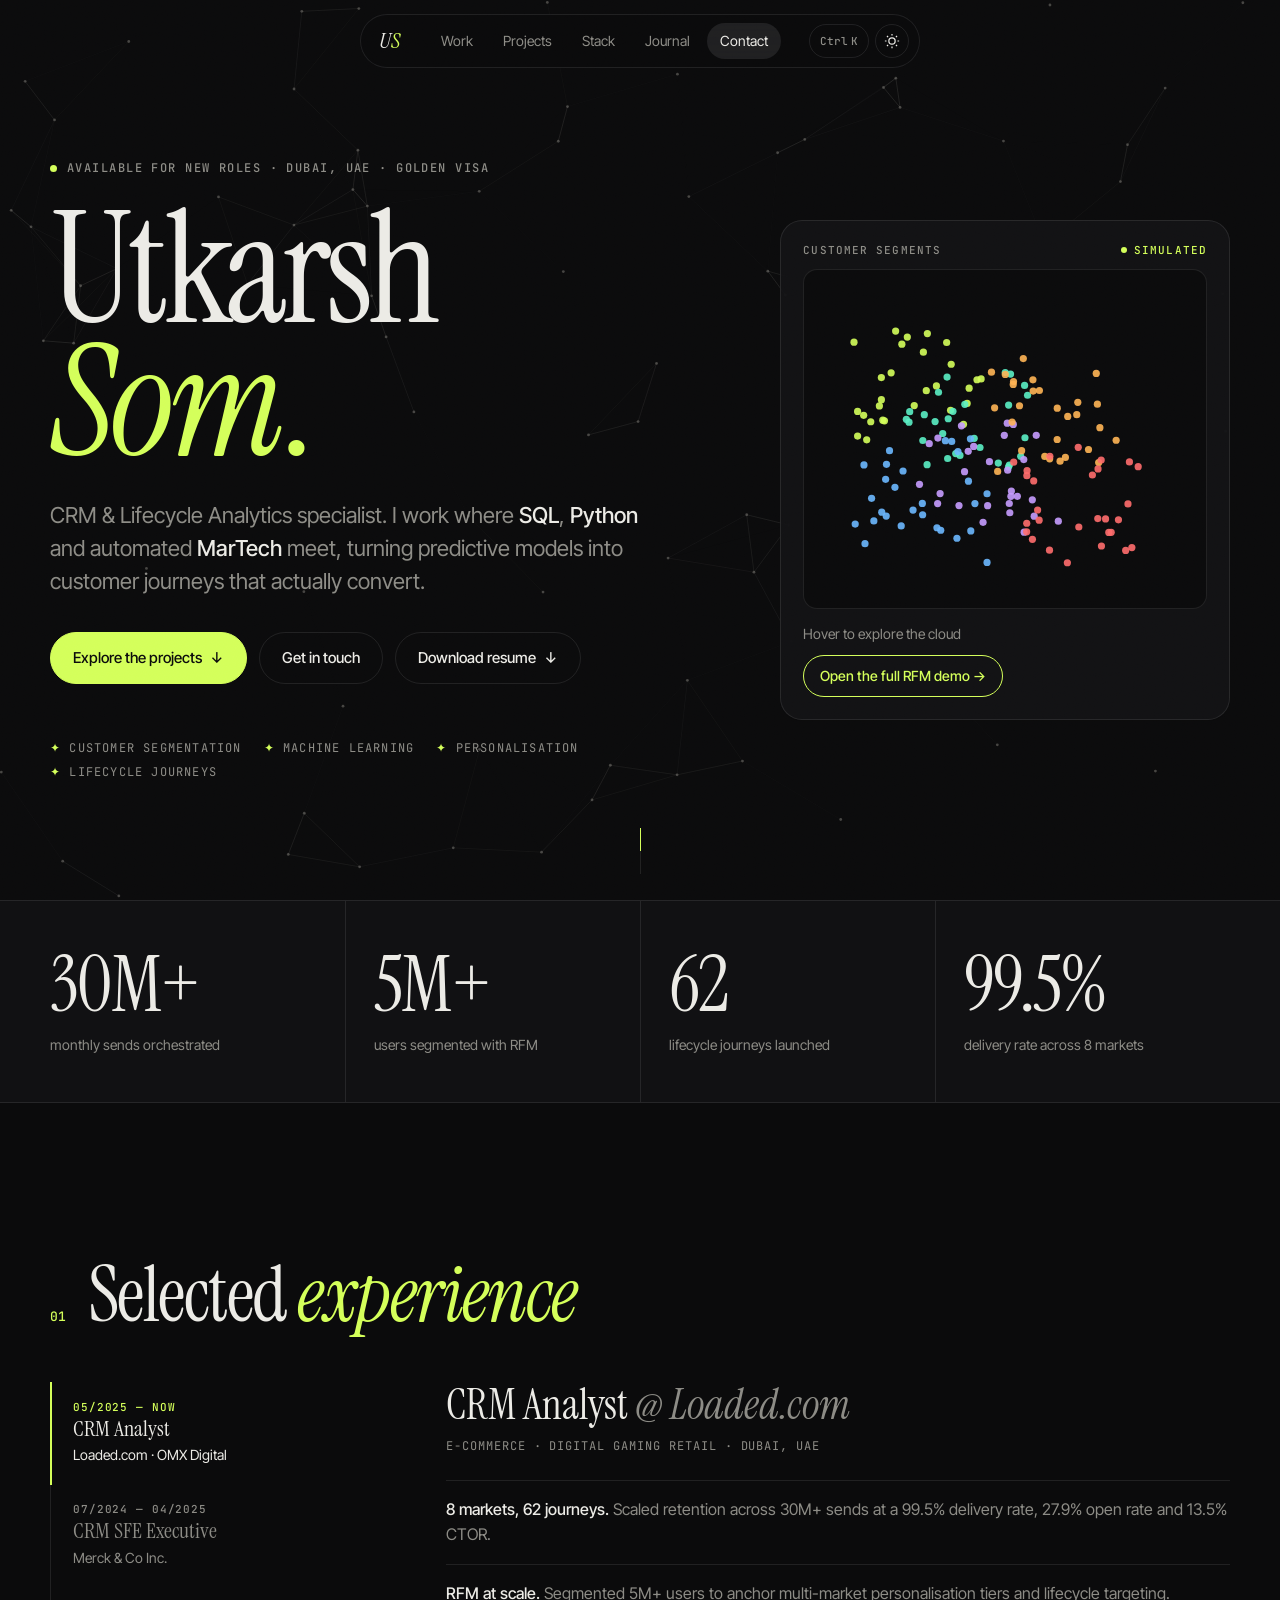
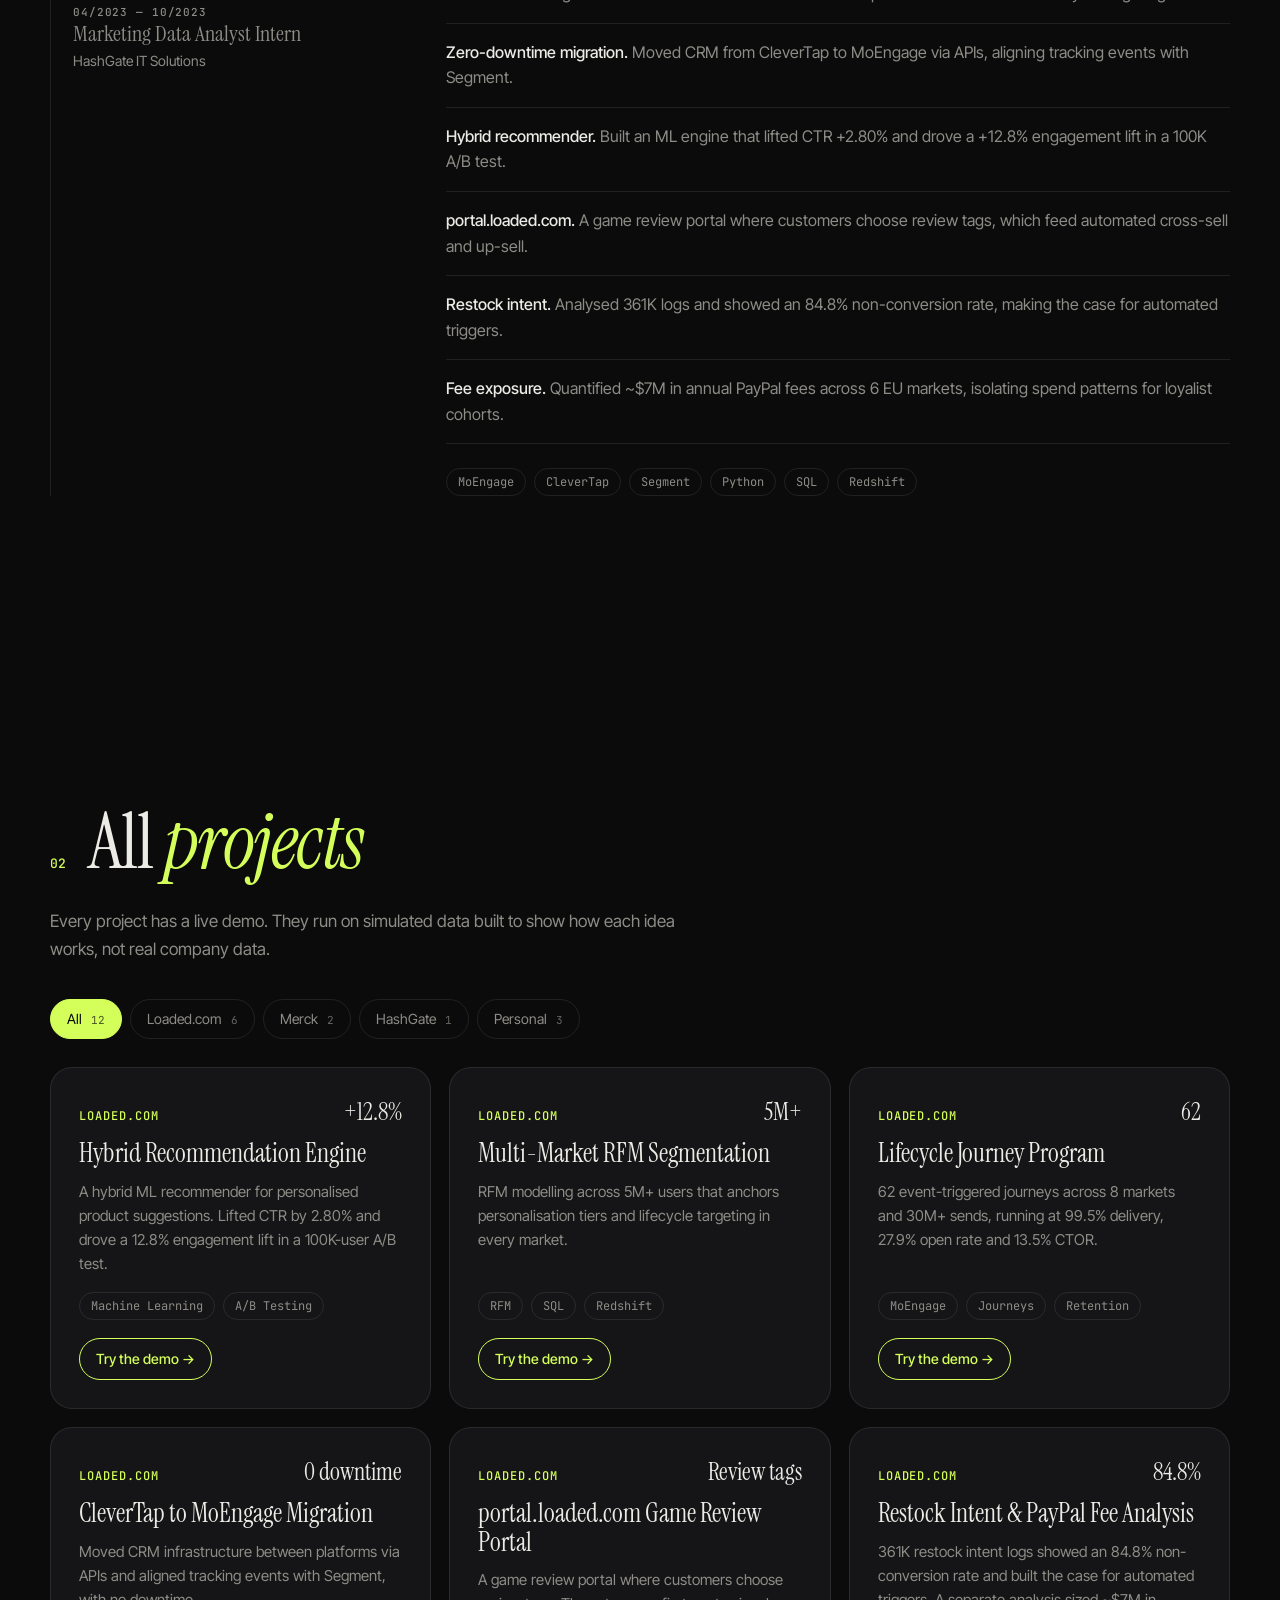
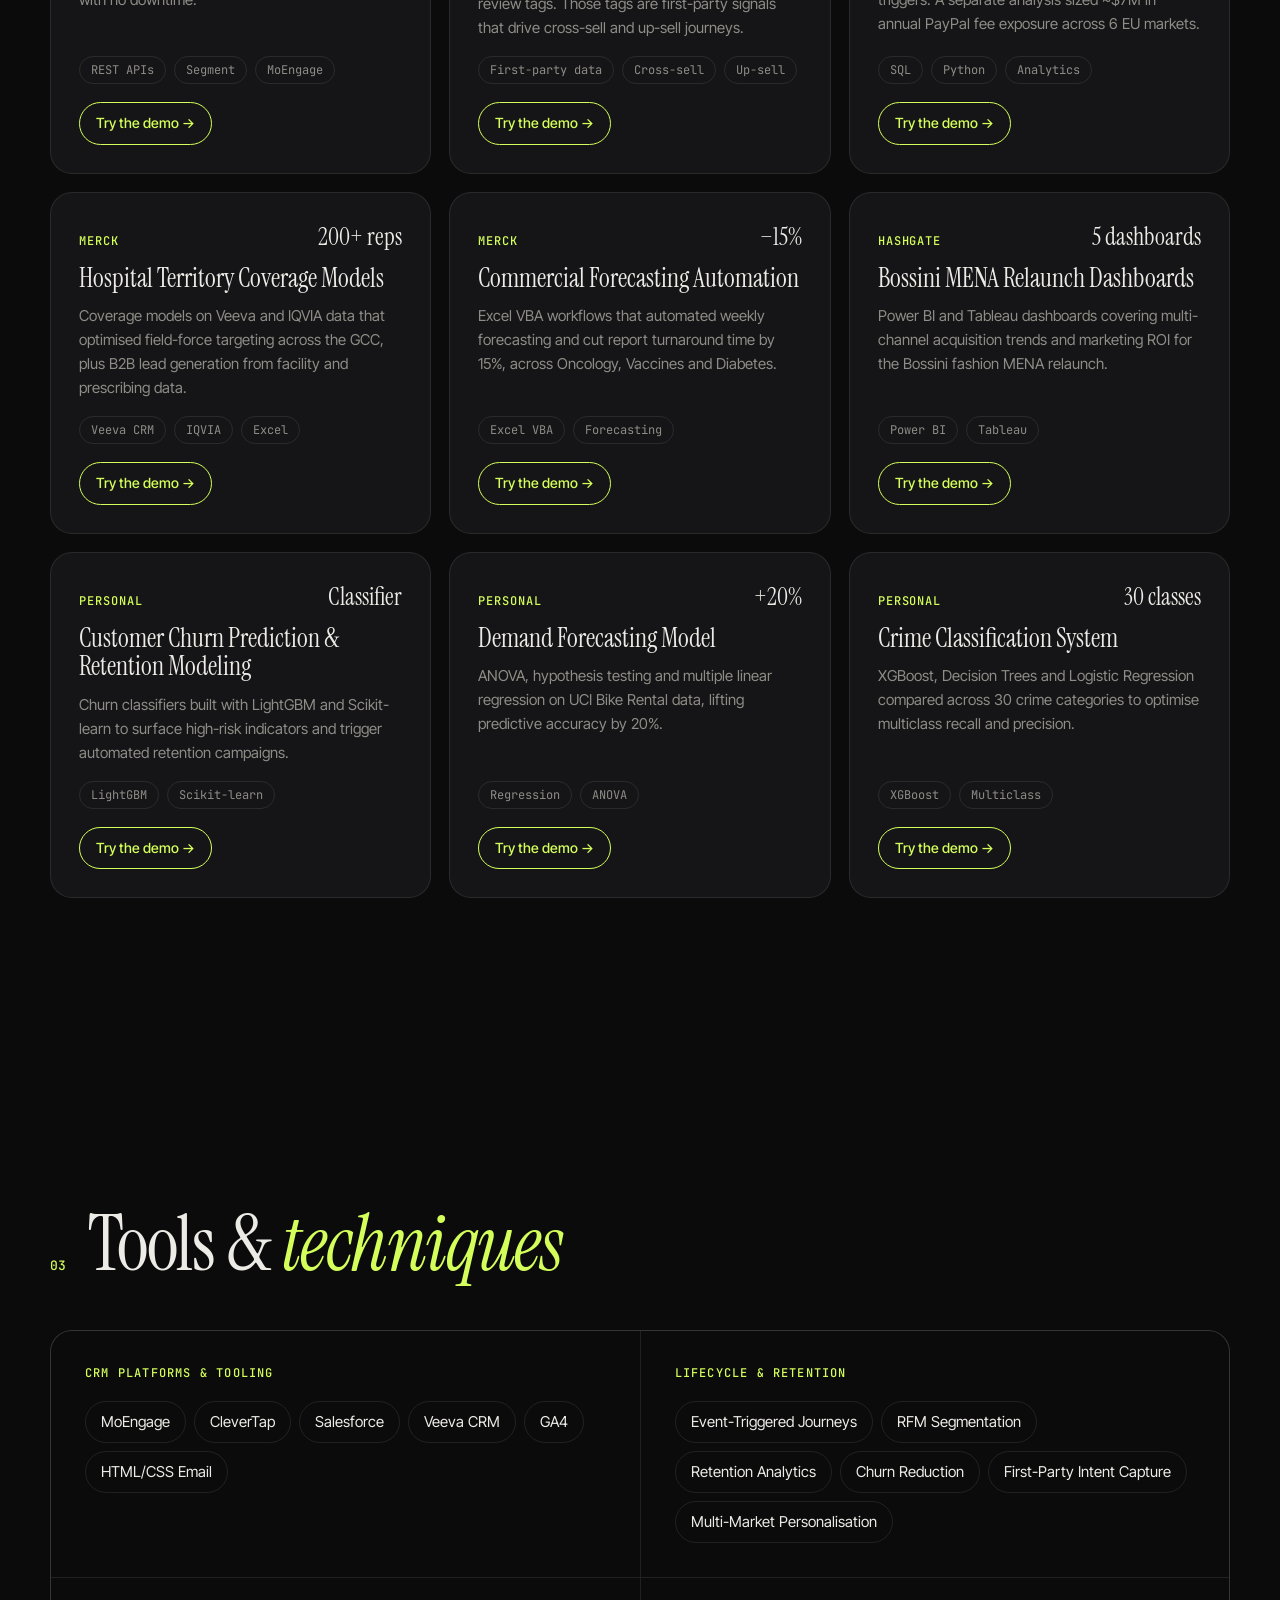
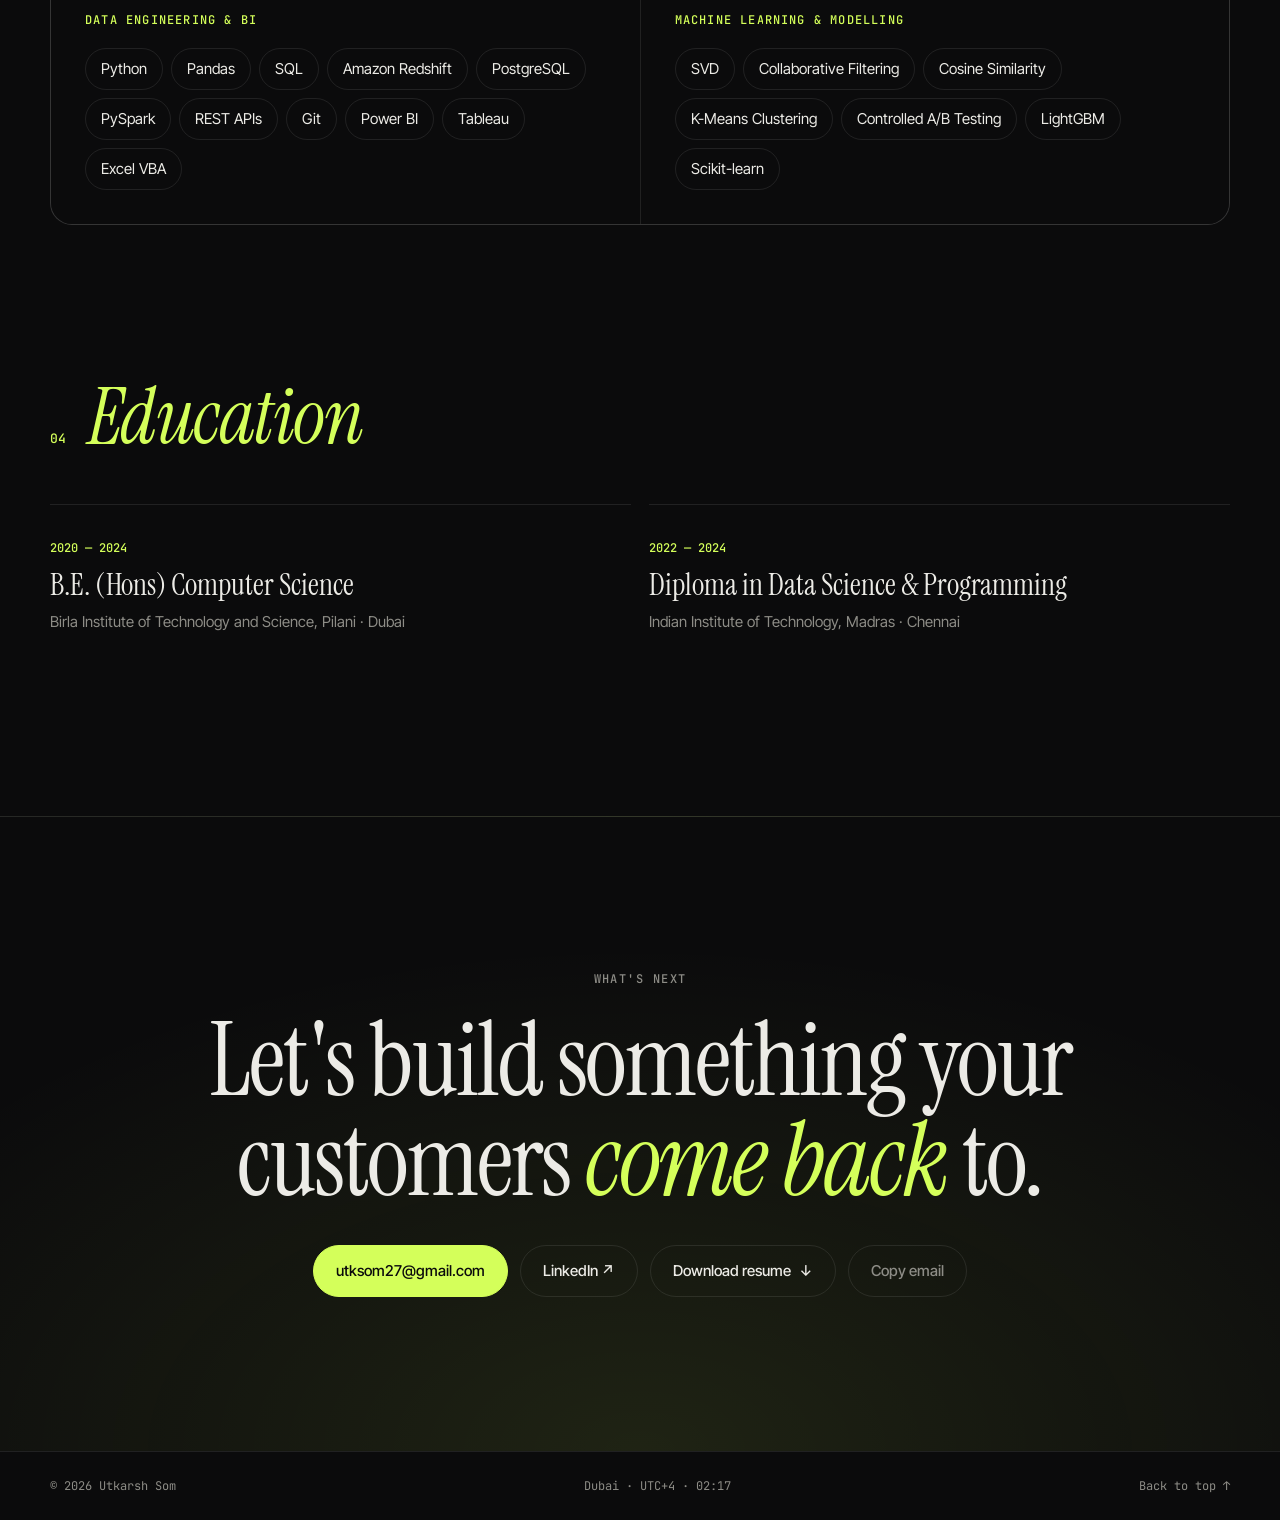
==== commit 721f52d3: "Add Journal section, resume download and updated tab titles" ====
--- a/index.html
+++ b/index.html
@@ -3,13 +3,13 @@
 <head>
 <meta charset="utf-8">
 <meta name="viewport" content="width=device-width, initial-scale=1">
-<title>Utkarsh Som — CRM &amp; Lifecycle Analytics</title>
+<title>Utkarsh Som | CRM &amp; Lifecycle Analytics</title>
 <meta name="description" content="Utkarsh Som is a CRM &amp; Lifecycle Analytics specialist in Dubai. 30M+ monthly sends, RFM segmentation across 5M+ users, and ML-driven personalisation.">
 <meta name="theme-color" content="#0b0b0c">
-<meta property="og:title" content="Utkarsh Som — CRM &amp; Lifecycle Analytics">
+<meta property="og:title" content="Utkarsh Som | CRM &amp; Lifecycle Analytics">
 <meta property="og:description" content="Turning customer data into lifecycle journeys that convert.">
 <meta property="og:type" content="website">
-<link rel="icon" href="data:image/svg+xml,%3Csvg xmlns='http://www.w3.org/2000/svg' viewBox='0 0 64 64'%3E%3Crect width='64' height='64' rx='16' fill='%230b0b0c'/%3E%3Ctext x='32' y='44' font-family='Georgia,serif' font-size='36' font-style='italic' text-anchor='middle' fill='%23d4ff5a'%3ES%3C/text%3E%3C/svg%3E">
+<link rel="icon" href="data:image/svg+xml,%3Csvg xmlns='http://www.w3.org/2000/svg' viewBox='0 0 64 64'%3E%3Crect width='64' height='64' rx='16' fill='%230b0b0c'/%3E%3Ctext x='32' y='46' font-family='Georgia,serif' font-size='37' text-anchor='middle' letter-spacing='-1'%3E%3Ctspan fill='%23ecebe6'%3EU%3C/tspan%3E%3Ctspan fill='%23d4ff5a' font-style='italic'%3ES%3C/tspan%3E%3C/text%3E%3C/svg%3E">
 <link rel="preconnect" href="https://fonts.googleapis.com">
 <link rel="preconnect" href="https://fonts.gstatic.com" crossorigin>
 <link href="https://fonts.googleapis.com/css2?family=Instrument+Serif:ital@0;1&family=Inter+Tight:wght@300;400;500;600&family=JetBrains+Mono:wght@400;500&display=swap" rel="stylesheet">
@@ -27,6 +27,7 @@
     <a href="#work">Work</a>
     <a href="#projects">Projects</a>
     <a href="#stack">Stack</a>
+    <a href="journal/">Journal</a>
     <a href="#contact">Contact</a>
   </nav>
   <div class="nav-actions">
@@ -55,6 +56,7 @@
     <div class="cta reveal">
       <a class="btn primary" href="#projects">Explore the projects <span aria-hidden="true">↓</span></a>
       <a class="btn" href="#contact">Get in touch</a>
+      <a class="btn" href="Utkarsh_CRM.pdf" download="Utkarsh_Som_CRM_Resume.pdf">Download resume <span aria-hidden="true">↓</span></a>
     </div>
     <ul class="roles reveal" aria-label="Focus areas">
       <li>Customer Segmentation</li><li>Machine Learning</li><li>Personalisation</li><li>Lifecycle Journeys</li>
@@ -304,6 +306,7 @@
     <div class="cta reveal">
       <a class="btn primary" href="mailto:utksom27@gmail.com">utksom27@gmail.com</a>
       <a class="btn" href="https://www.linkedin.com/in/utkarshsom" target="_blank" rel="noopener">LinkedIn ↗</a>
+      <a class="btn" href="Utkarsh_CRM.pdf" download="Utkarsh_Som_CRM_Resume.pdf">Download resume <span aria-hidden="true">↓</span></a>
       <button class="btn ghost" id="copy-email" type="button">Copy email</button>
     </div>
   </div>
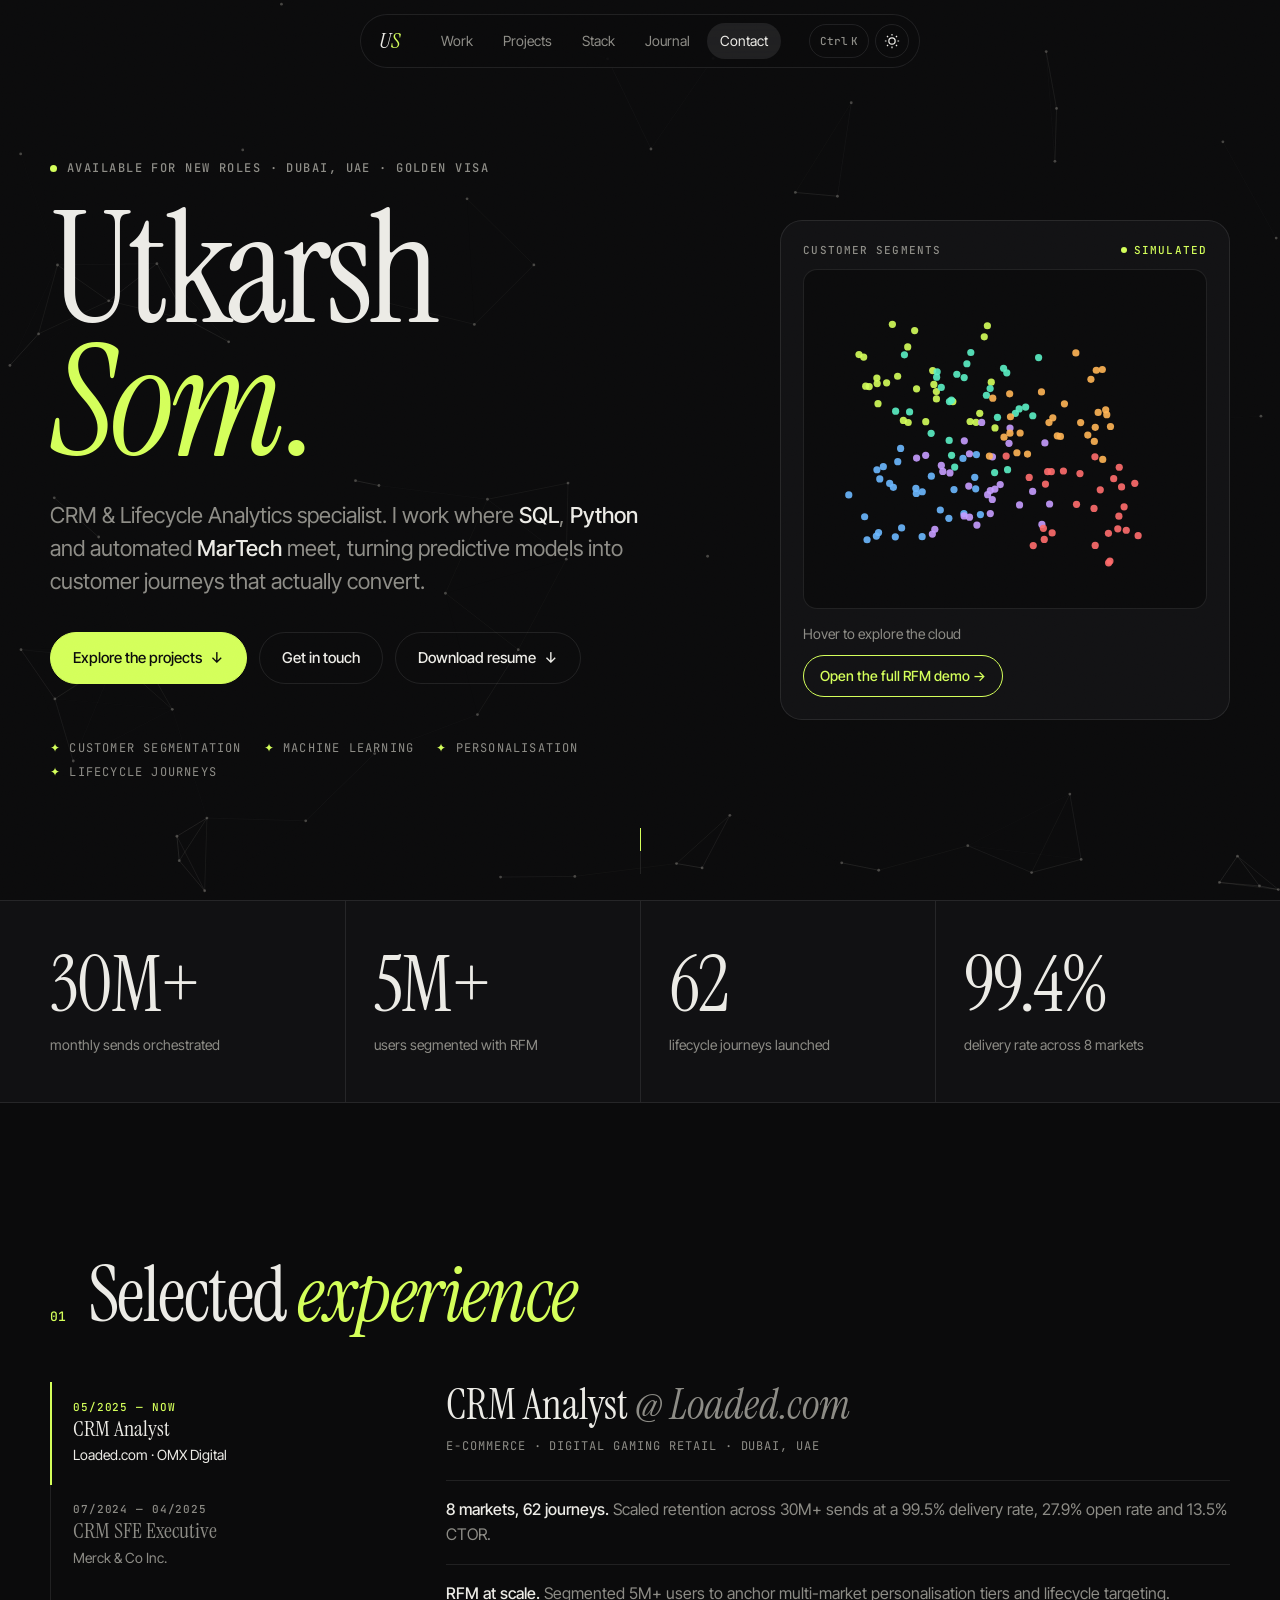
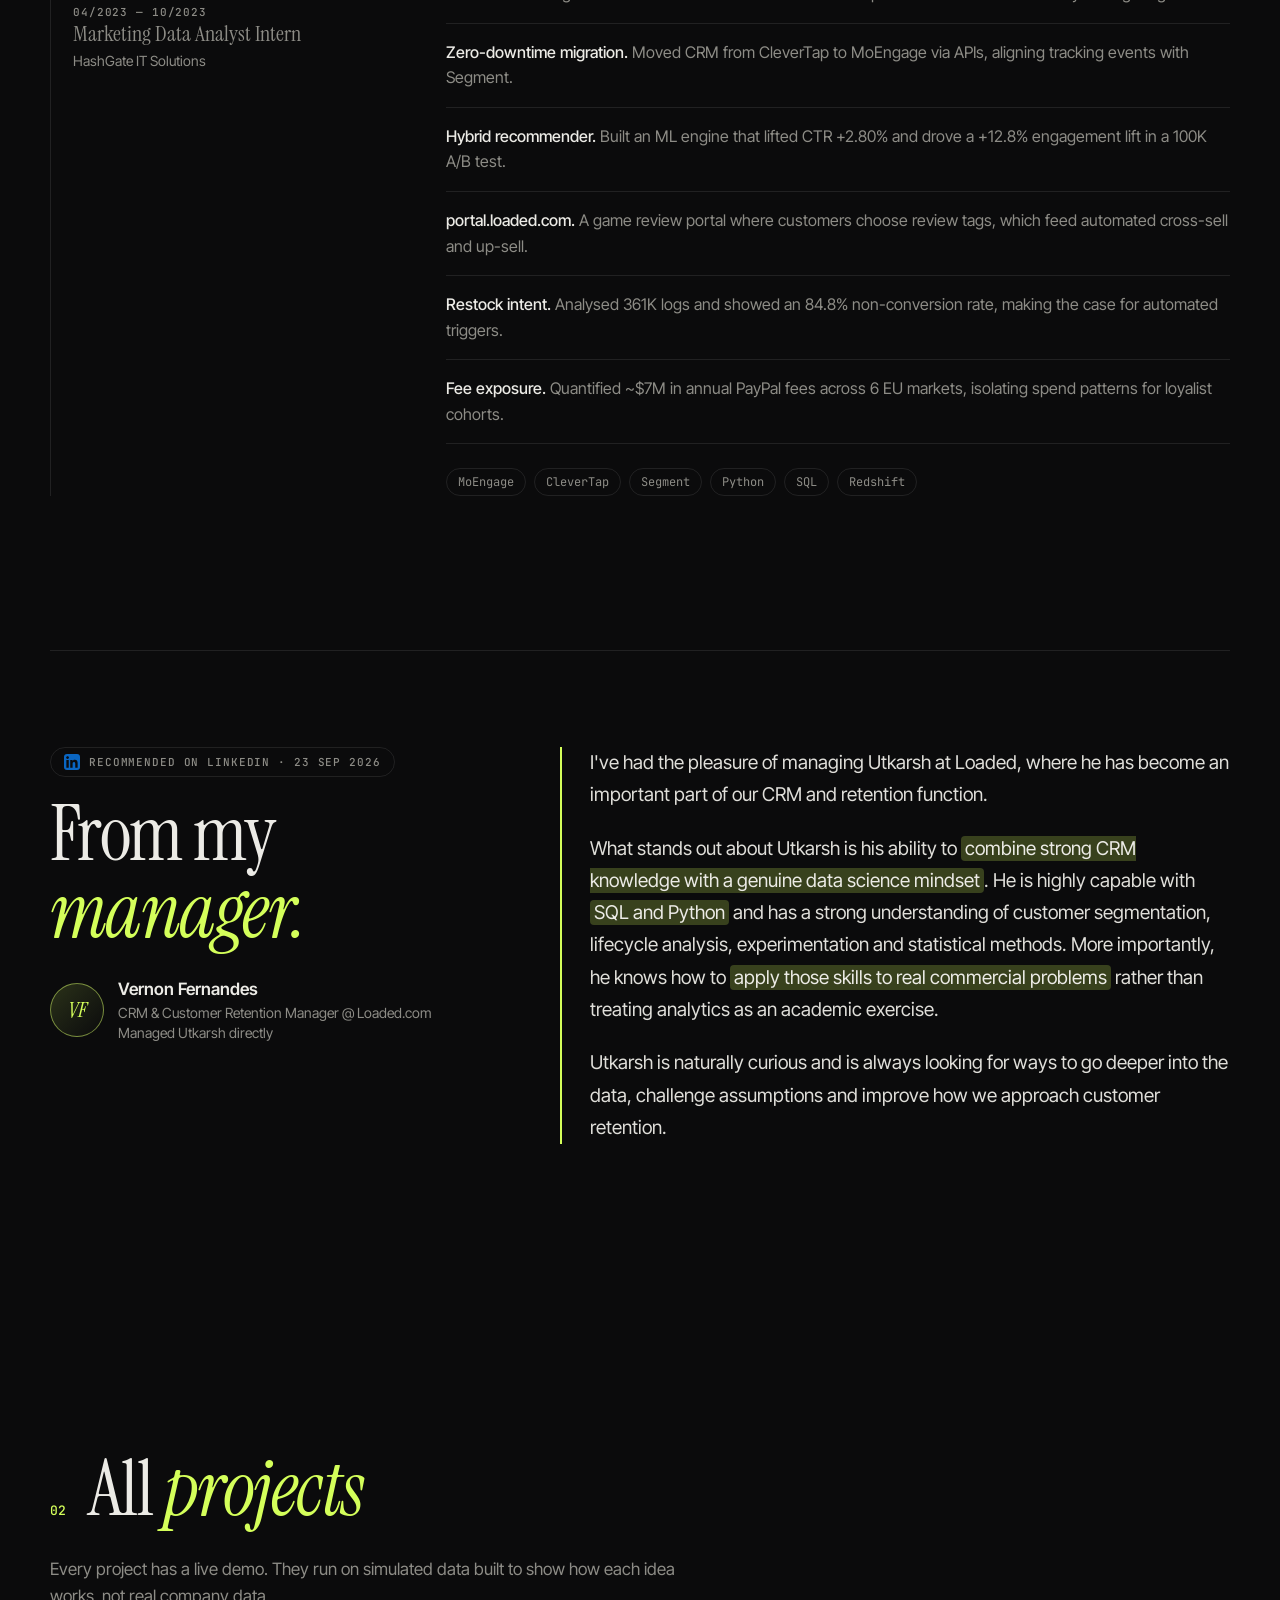
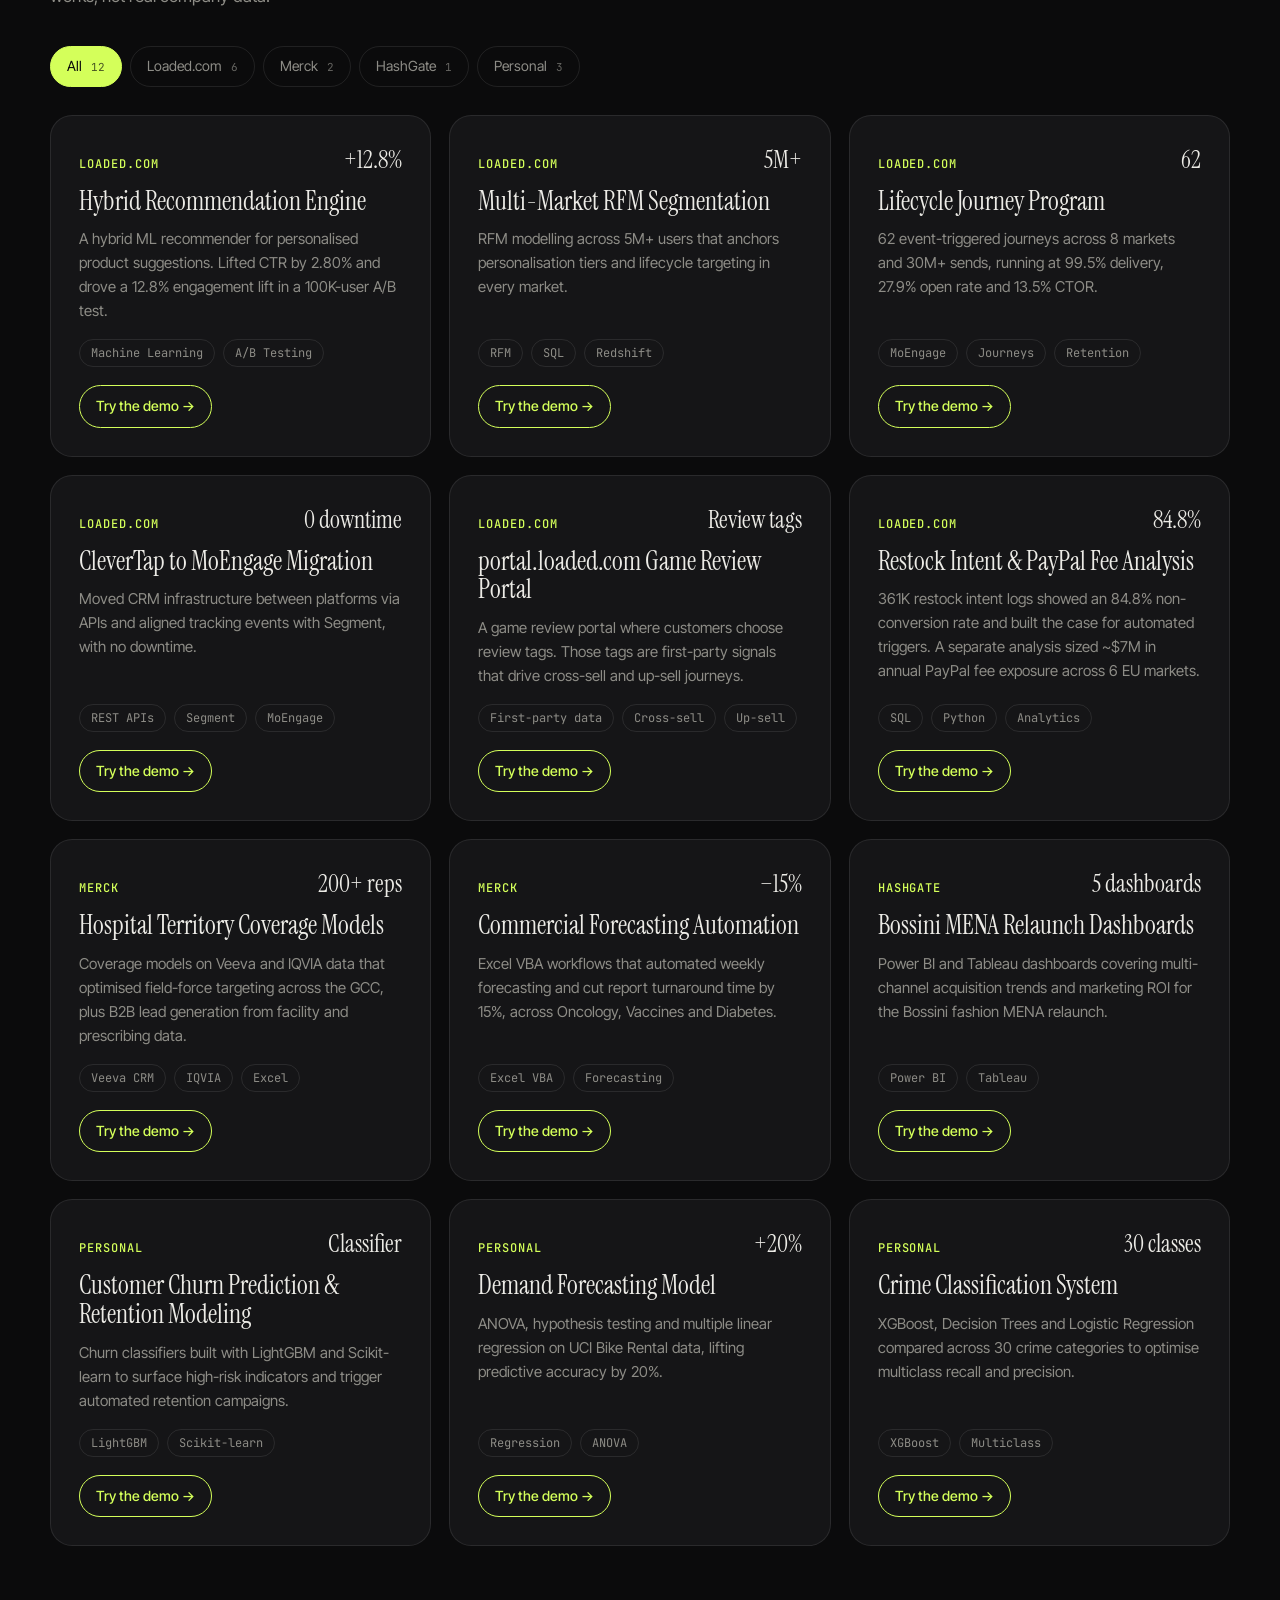
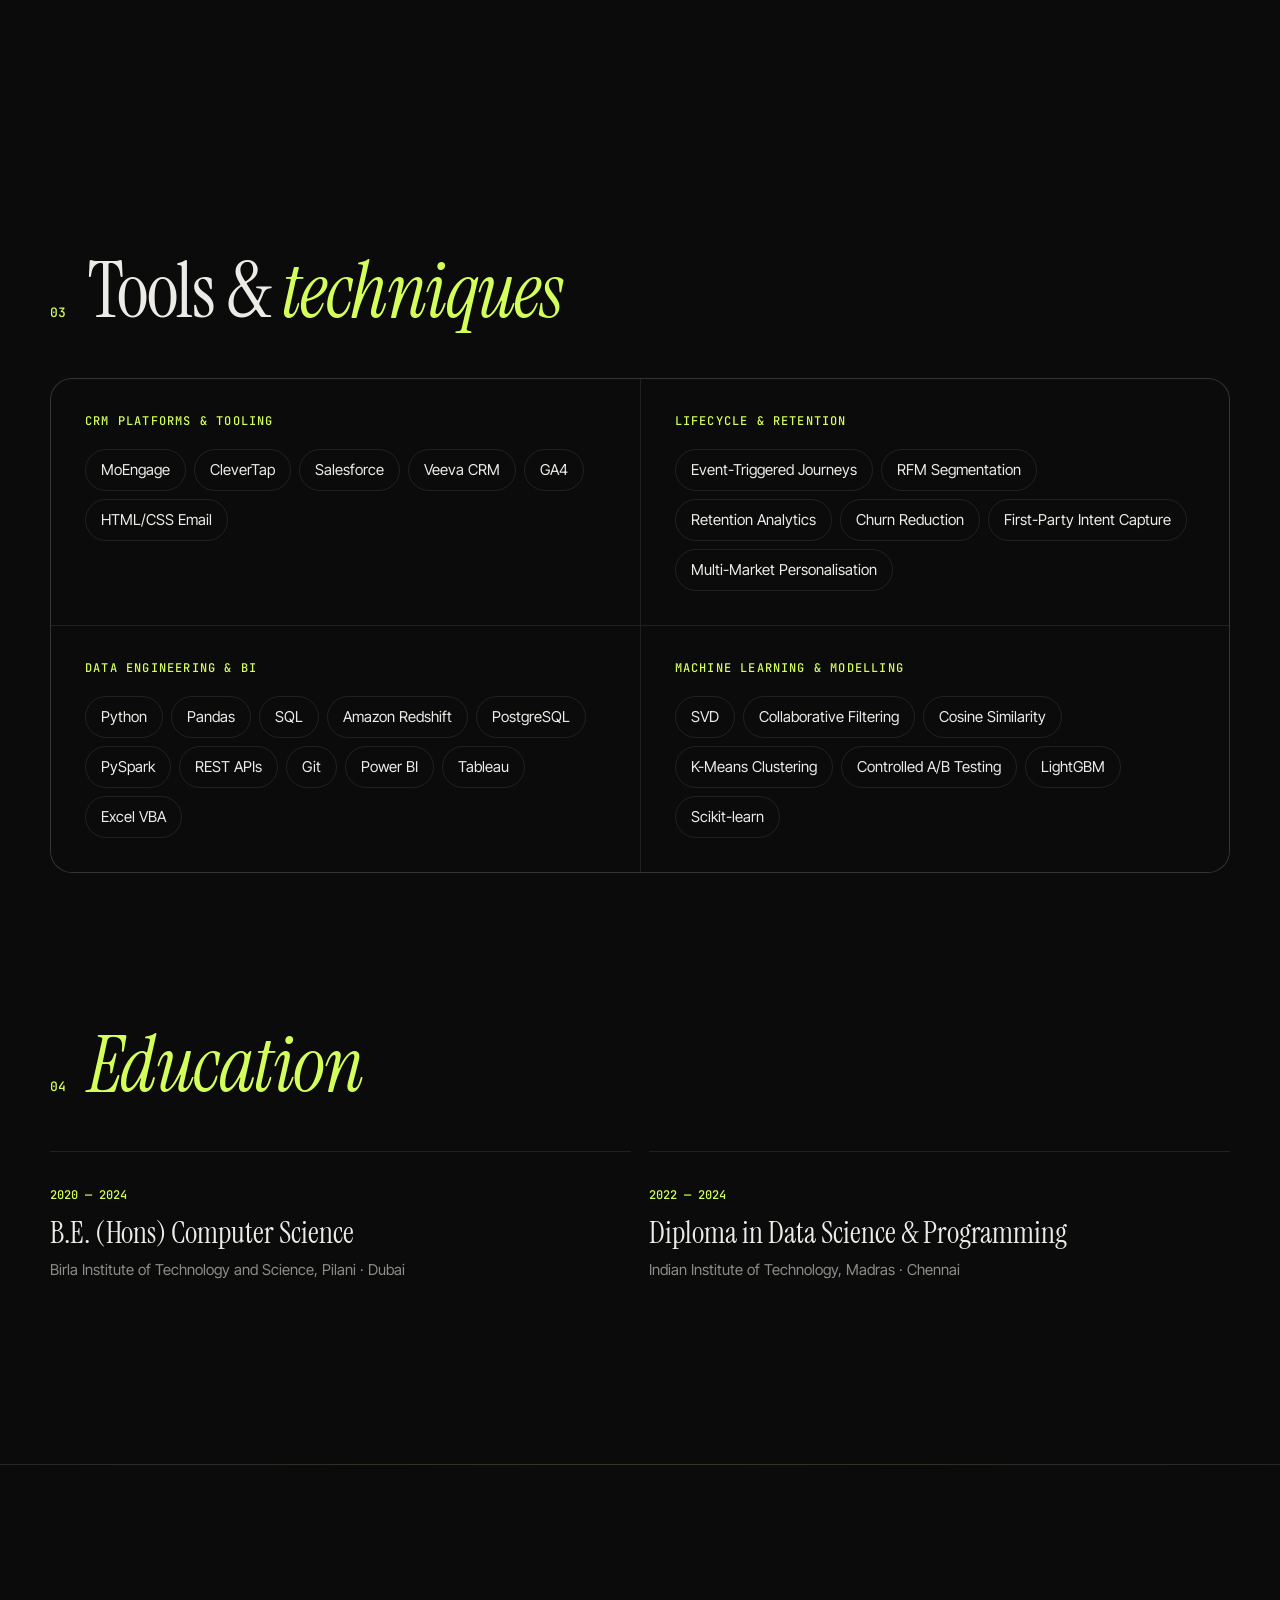
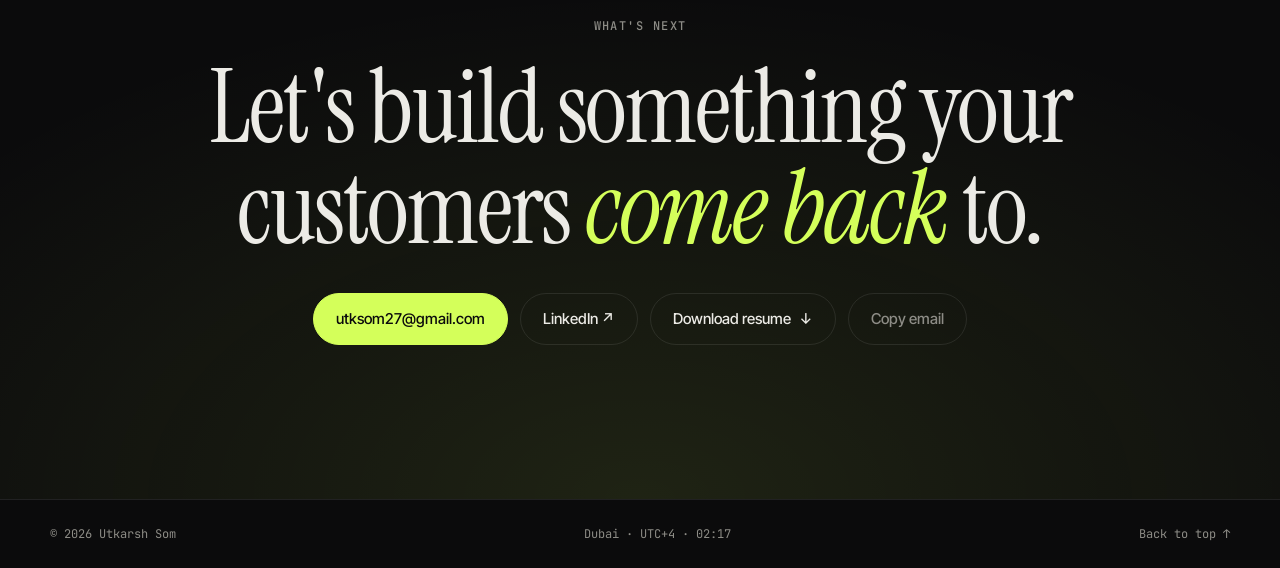
==== commit 68df0740: "Add a recommendation section to the homepage" ====
--- a/index.html
+++ b/index.html
@@ -151,6 +151,21 @@
   </div>
 </section>
 
+<section id="kind-words" class="section rec-sec">
+  <div class="wrap rec">
+    <div class="rec-side reveal">
+      <a class="rec-badge" href="https://www.linkedin.com/in/utkarshsom" target="_blank" rel="noopener"><svg class="li-logo" viewBox="0 0 24 24" width="16" height="16" role="img" aria-label="LinkedIn"><path fill="#0A66C2" d="M20.447 20.452h-3.554v-5.569c0-1.328-.027-3.037-1.852-3.037-1.853 0-2.136 1.445-2.136 2.939v5.667H9.351V9h3.414v1.561h.046c.477-.9 1.637-1.85 3.37-1.85 3.601 0 4.267 2.37 4.267 5.455v6.286zM5.337 7.433c-1.144 0-2.063-.926-2.063-2.065 0-1.138.92-2.063 2.063-2.063 1.14 0 2.064.925 2.064 2.063 0 1.139-.925 2.065-2.064 2.065zm1.782 13.019H3.555V9h3.564v11.452zM22.225 0H1.771C.792 0 0 .774 0 1.729v20.542C0 23.227.792 24 1.771 24h20.451C23.2 24 24 23.227 24 22.271V1.729C24 .774 23.2 0 22.222 0h.003z"/></svg><span>Recommended on LinkedIn · 23 Sep 2026</span></a>
+      <h2>From my <em>manager.</em></h2>
+      <div class="rec-who"><span class="rec-mono" aria-hidden="true">VF</span><div><b>Vernon Fernandes</b><span>CRM &amp; Customer Retention Manager @ Loaded.com</span><span>Managed Utkarsh directly</span></div></div>
+    </div>
+    <blockquote class="rec-quote reveal">
+      <p>I've had the pleasure of managing Utkarsh at Loaded, where he has become an important part of our CRM and retention function.</p>
+      <p>What stands out about Utkarsh is his ability to <mark>combine strong CRM knowledge with a genuine data science mindset</mark>. He is highly capable with <mark>SQL and Python</mark> and has a strong understanding of customer segmentation, lifecycle analysis, experimentation and statistical methods. More importantly, he knows how to <mark>apply those skills to real commercial problems</mark> rather than treating analytics as an academic exercise.</p>
+      <p>Utkarsh is naturally curious and is always looking for ways to go deeper into the data, challenge assumptions and improve how we approach customer retention.</p>
+    </blockquote>
+  </div>
+</section>
+
 <section id="projects" class="section projects-sec">
   <div class="wrap">
     <header class="sec-head reveal">
--- a/style.css
+++ b/style.css
@@ -254,8 +254,11 @@
   .d-grid{grid-template-columns:1fr}
 }
 @media (max-width:760px){
-  .nav nav,.kbd-btn{display:none}
-  .nav{gap:16px}
+  .kbd-btn{display:none}
+  .nav{gap:6px;padding:6px 8px 6px 14px;width:calc(100% - 20px)}
+  .nav nav{flex:1;min-width:0;overflow-x:auto;scrollbar-width:none;-webkit-overflow-scrolling:touch}
+  .nav nav::-webkit-scrollbar{display:none}
+  .nav nav a{flex:none;font-size:13px;padding:7px 11px}
   .metrics .grid{grid-template-columns:1fr 1fr}
   .metric{border-left:0;padding:30px 0;border-top:1px solid var(--line)}
   .metric:nth-child(-n+2){border-top:0}
@@ -271,3 +274,20 @@
   *,*::before,*::after{animation:none!important;transition-duration:.01ms!important}
   .reveal{opacity:1;transform:none}
 }
+
+/* recommendation */
+.rec-sec{padding-top:0}
+.rec{display:grid;grid-template-columns:.8fr 1.2fr;gap:clamp(28px,5vw,64px);align-items:start;padding-top:clamp(56px,8vw,96px);border-top:1px solid var(--line)}
+.rec-side{position:sticky;top:96px}
+.rec-side h2{margin:18px 0 26px}
+.rec-badge{display:inline-flex;align-items:center;gap:9px;padding:6px 13px;border:1px solid var(--line);border-radius:99px;font:500 11px var(--mono);letter-spacing:.08em;text-transform:uppercase;color:var(--mute);transition:.2s}
+.rec-badge:hover{border-color:var(--accent);color:var(--text)}
+.li-logo{flex:none;border-radius:3px}
+.rec-who{display:flex;gap:14px;align-items:center}
+.rec-who b{display:block;font-weight:600;font-size:17px}
+.rec-who span:not(.rec-mono){display:block;font-size:14px;color:var(--mute);line-height:1.45}
+.rec-mono{display:inline-flex;align-items:center;justify-content:center;width:54px;height:54px;border-radius:50%;flex:none;background:linear-gradient(135deg,color-mix(in srgb,var(--accent) 16%,var(--bg)),var(--bg));border:1px solid color-mix(in srgb,var(--accent) 45%,var(--line));font:italic 400 22px/1 var(--serif);color:var(--accent)}
+.rec-quote{border-left:2px solid var(--accent);padding-left:clamp(18px,3vw,28px);font-size:clamp(17px,1.5vw,19px);line-height:1.7;color:color-mix(in srgb,var(--text) 86%,var(--mute))}
+.rec-quote p+p{margin-top:1.1em}
+.rec-quote mark{background:color-mix(in srgb,var(--accent) 22%,transparent);color:var(--text);padding:1px 4px;border-radius:4px}
+@media (max-width:860px){.rec{grid-template-columns:1fr}.rec-side{position:static}}
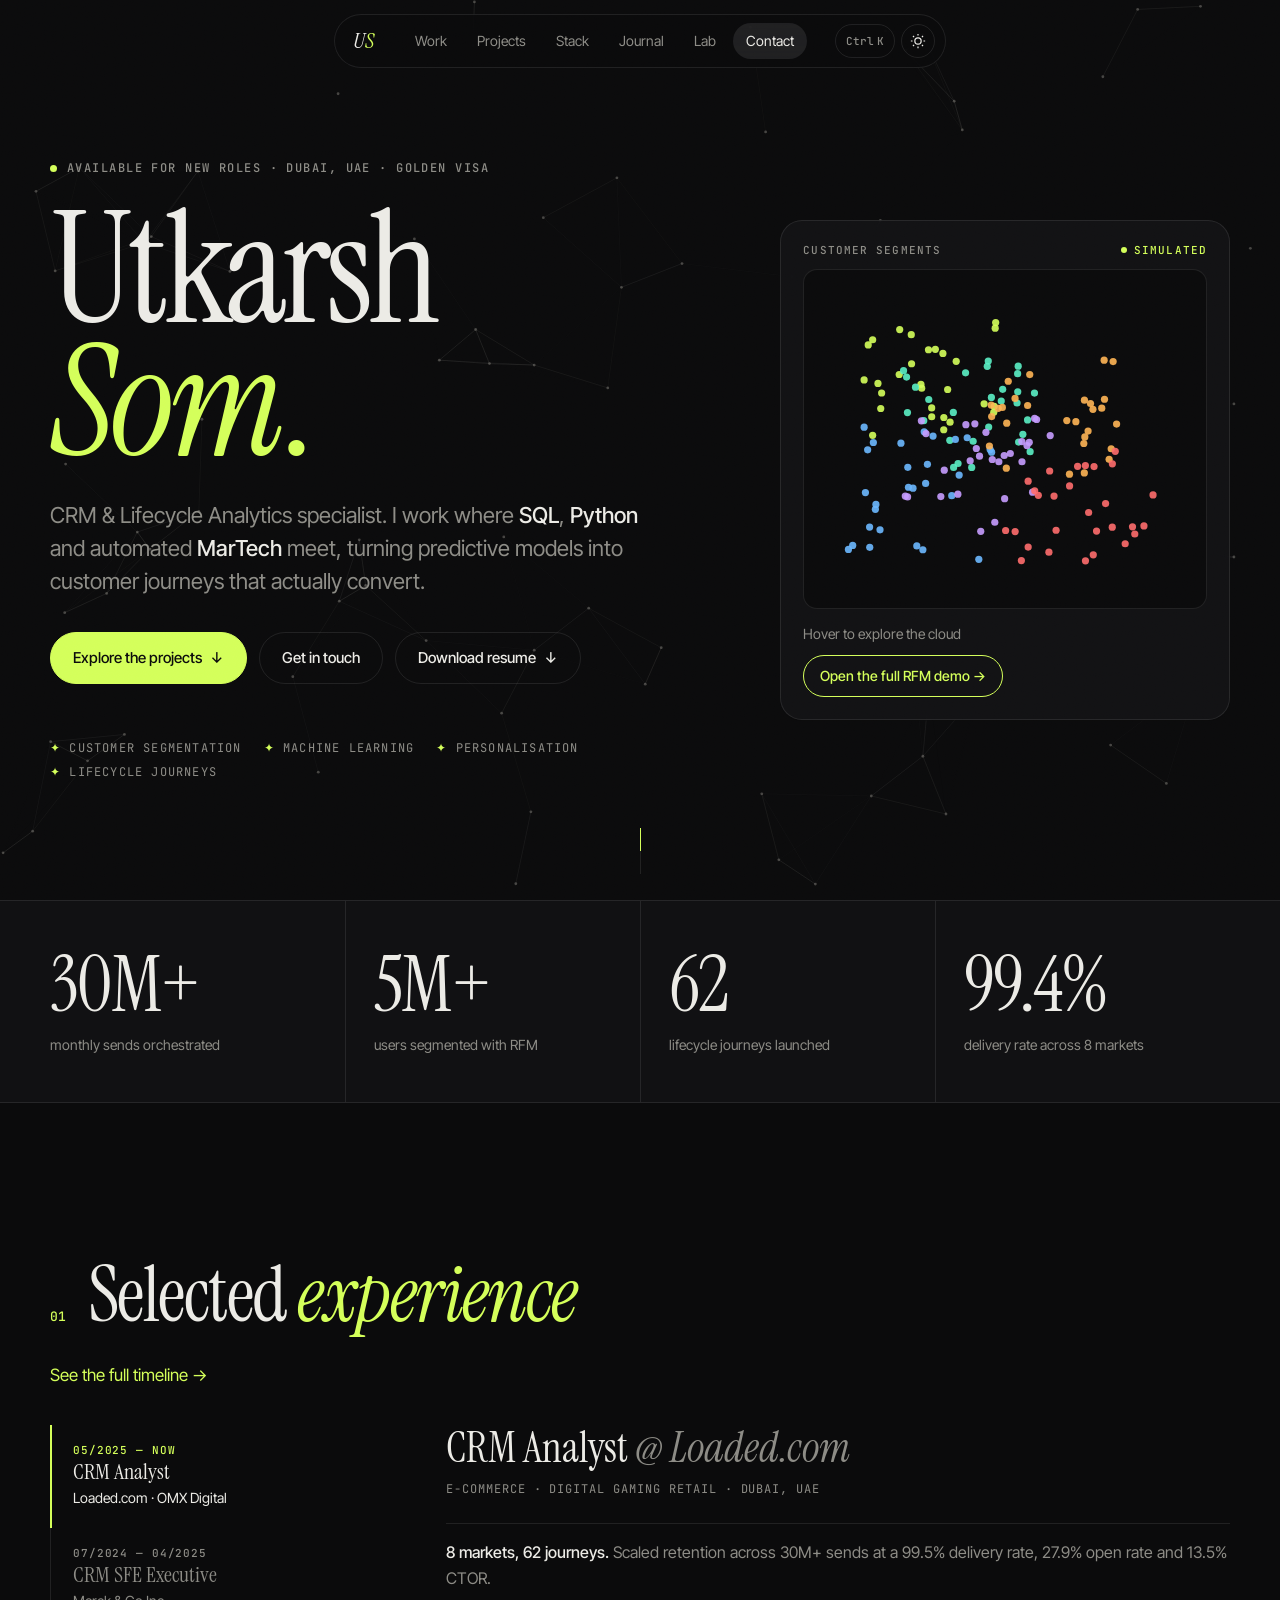
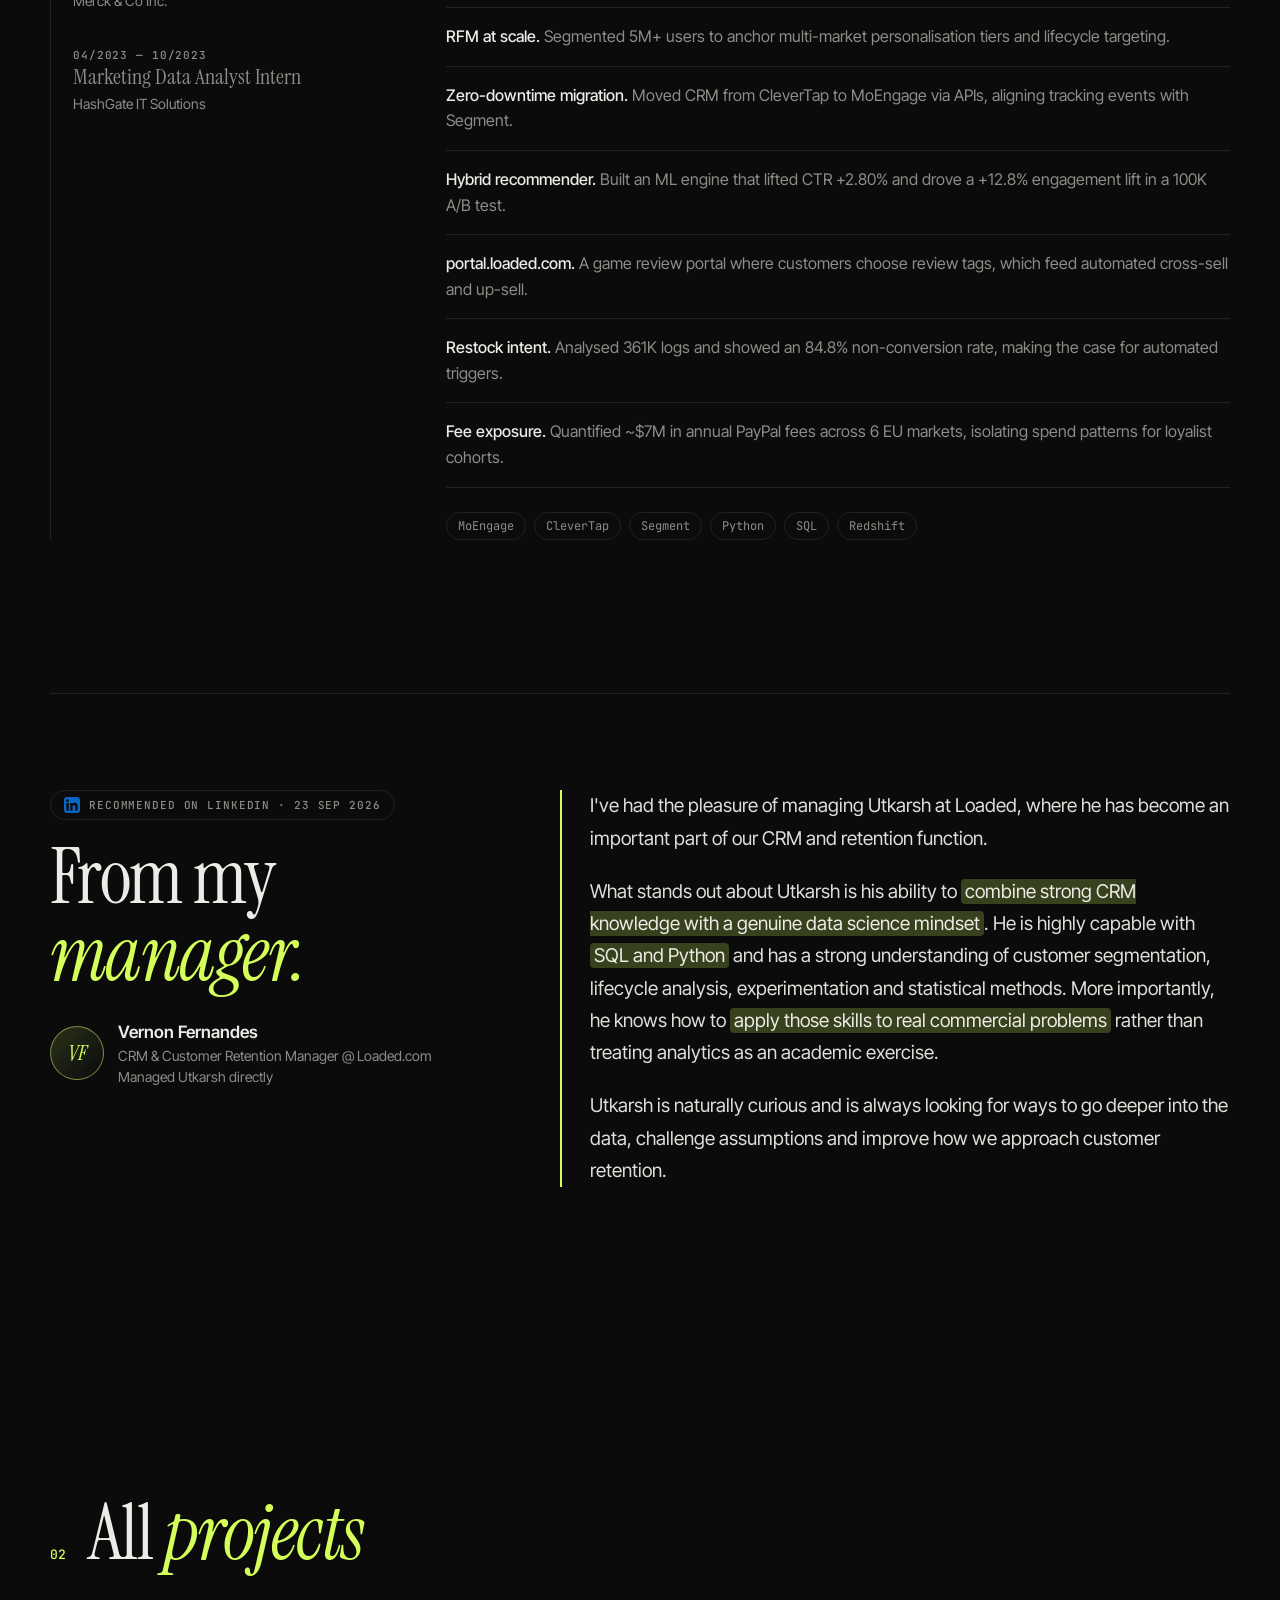
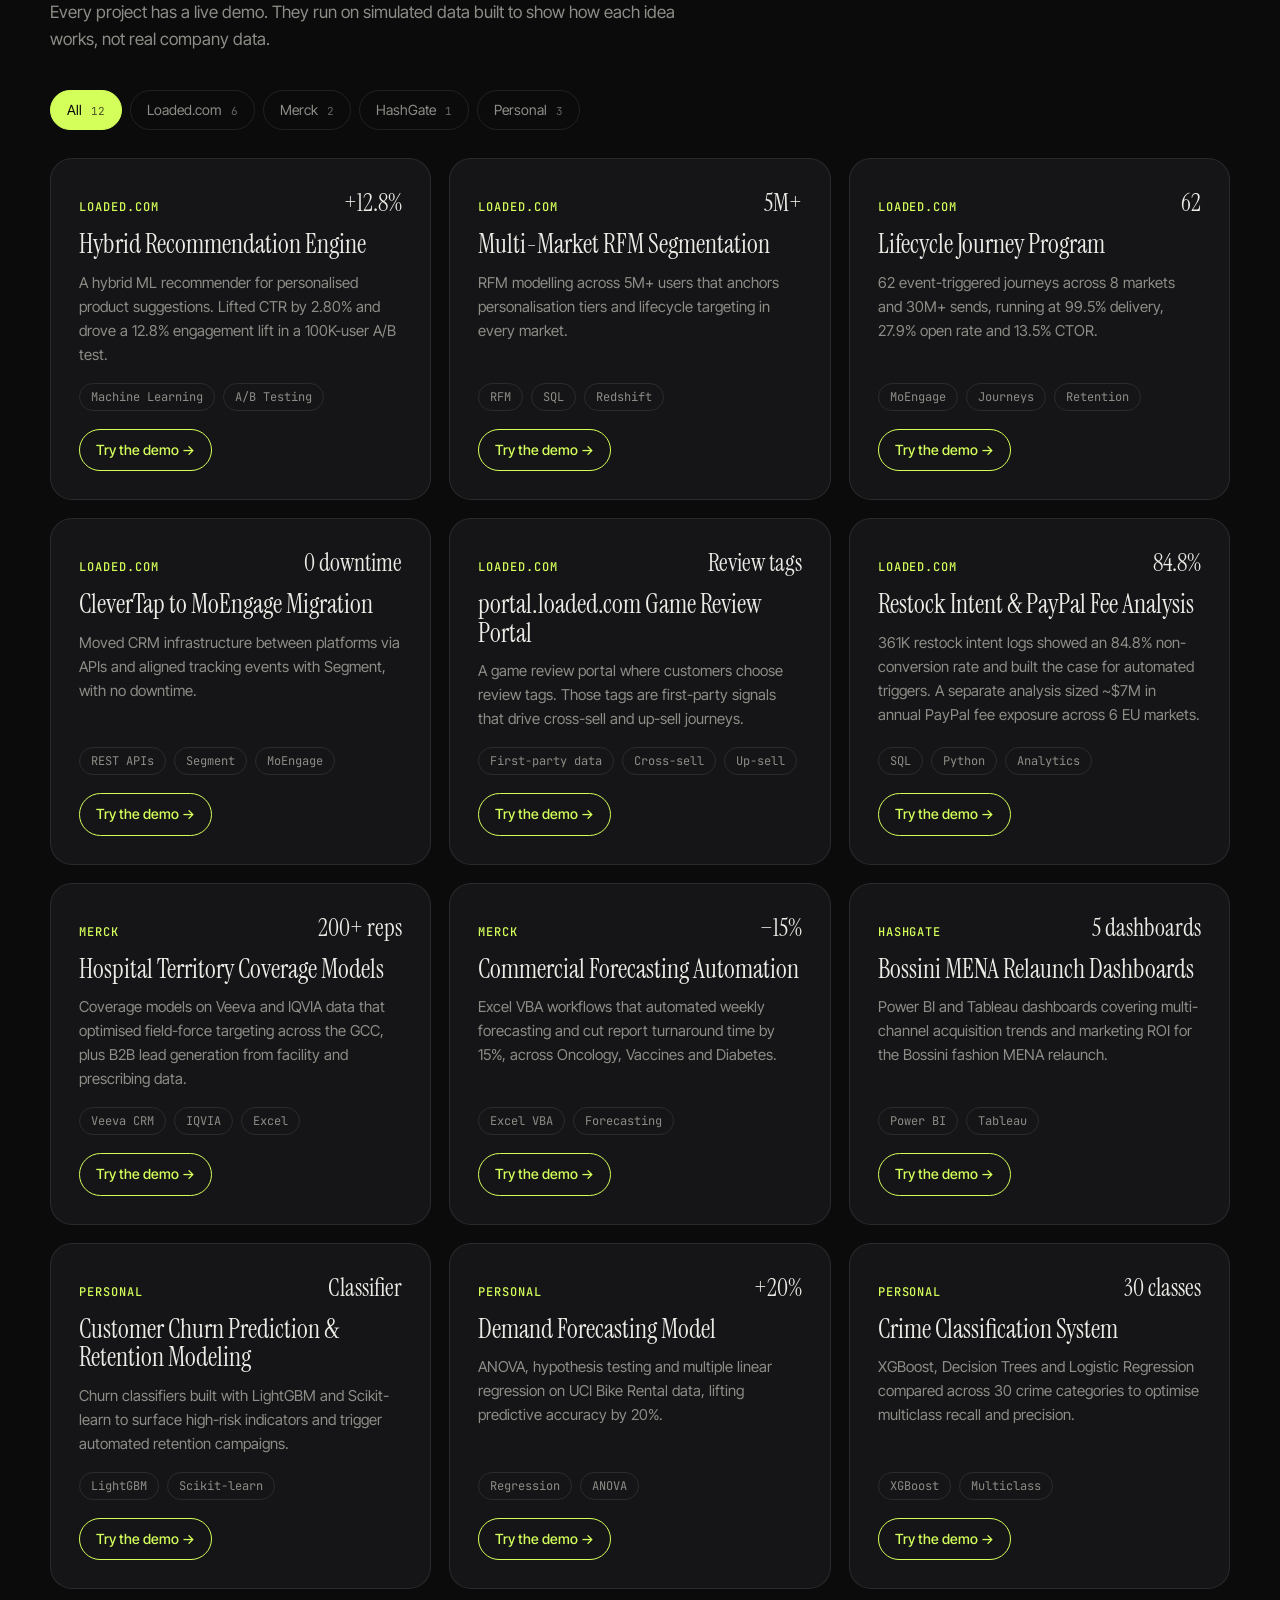
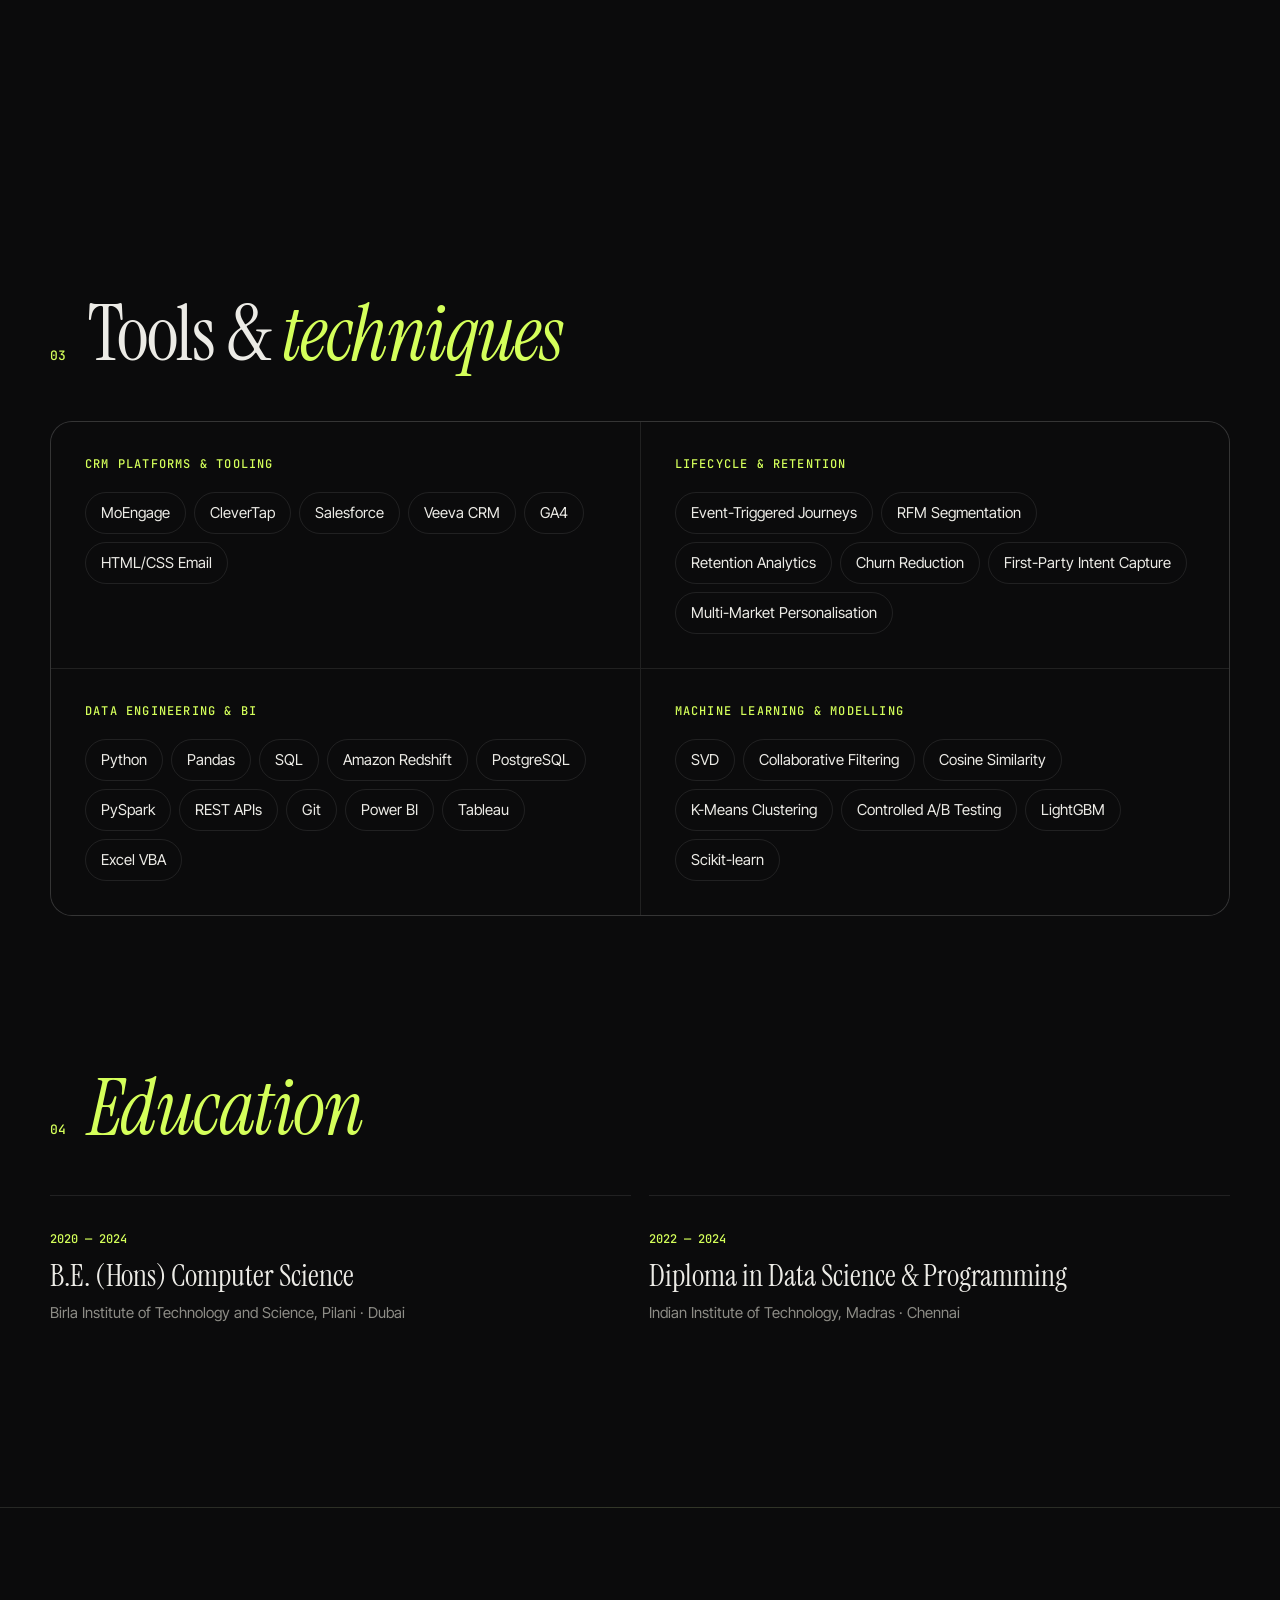
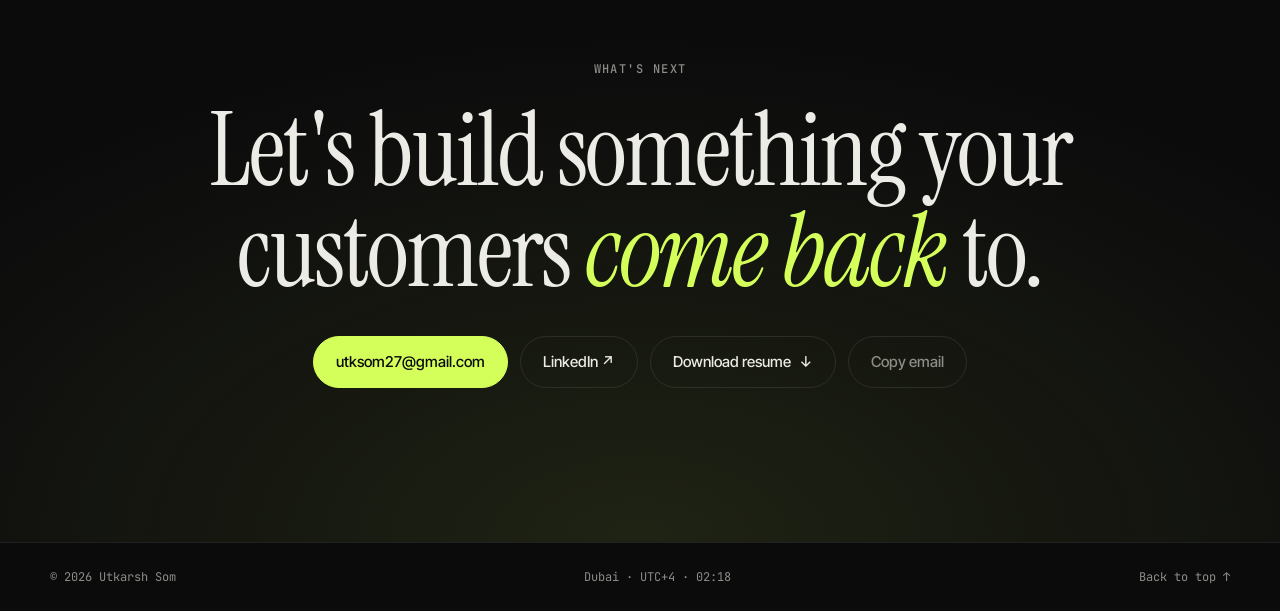
==== commit bac206bd: "Add Lab (tools and playground), a career timeline page and Lab nav links" ====
--- a/index.html
+++ b/index.html
@@ -28,6 +28,7 @@
     <a href="#projects">Projects</a>
     <a href="#stack">Stack</a>
     <a href="journal/">Journal</a>
+    <a href="lab/">Lab</a>
     <a href="#contact">Contact</a>
   </nav>
   <div class="nav-actions">
@@ -88,6 +89,8 @@
       <h2>Selected <em>experience</em></h2>
     </header>
 
+    <p class="sec-sub reveal"><a href="timeline/" style="color:var(--accent)">See the full timeline →</a></p>
+
     <div class="xp reveal">
       <div class="xp-tabs" role="tablist" aria-label="Roles">
         <button role="tab" aria-selected="true" aria-controls="xp-0" id="tab-0" class="active">
--- a/style.css
+++ b/style.css
@@ -278,7 +278,7 @@
 /* recommendation */
 .rec-sec{padding-top:0}
 .rec{display:grid;grid-template-columns:.8fr 1.2fr;gap:clamp(28px,5vw,64px);align-items:start;padding-top:clamp(56px,8vw,96px);border-top:1px solid var(--line)}
-.rec-side{position:sticky;top:96px}
+.rec-side{position:static}
 .rec-side h2{margin:18px 0 26px}
 .rec-badge{display:inline-flex;align-items:center;gap:9px;padding:6px 13px;border:1px solid var(--line);border-radius:99px;font:500 11px var(--mono);letter-spacing:.08em;text-transform:uppercase;color:var(--mute);transition:.2s}
 .rec-badge:hover{border-color:var(--accent);color:var(--text)}
